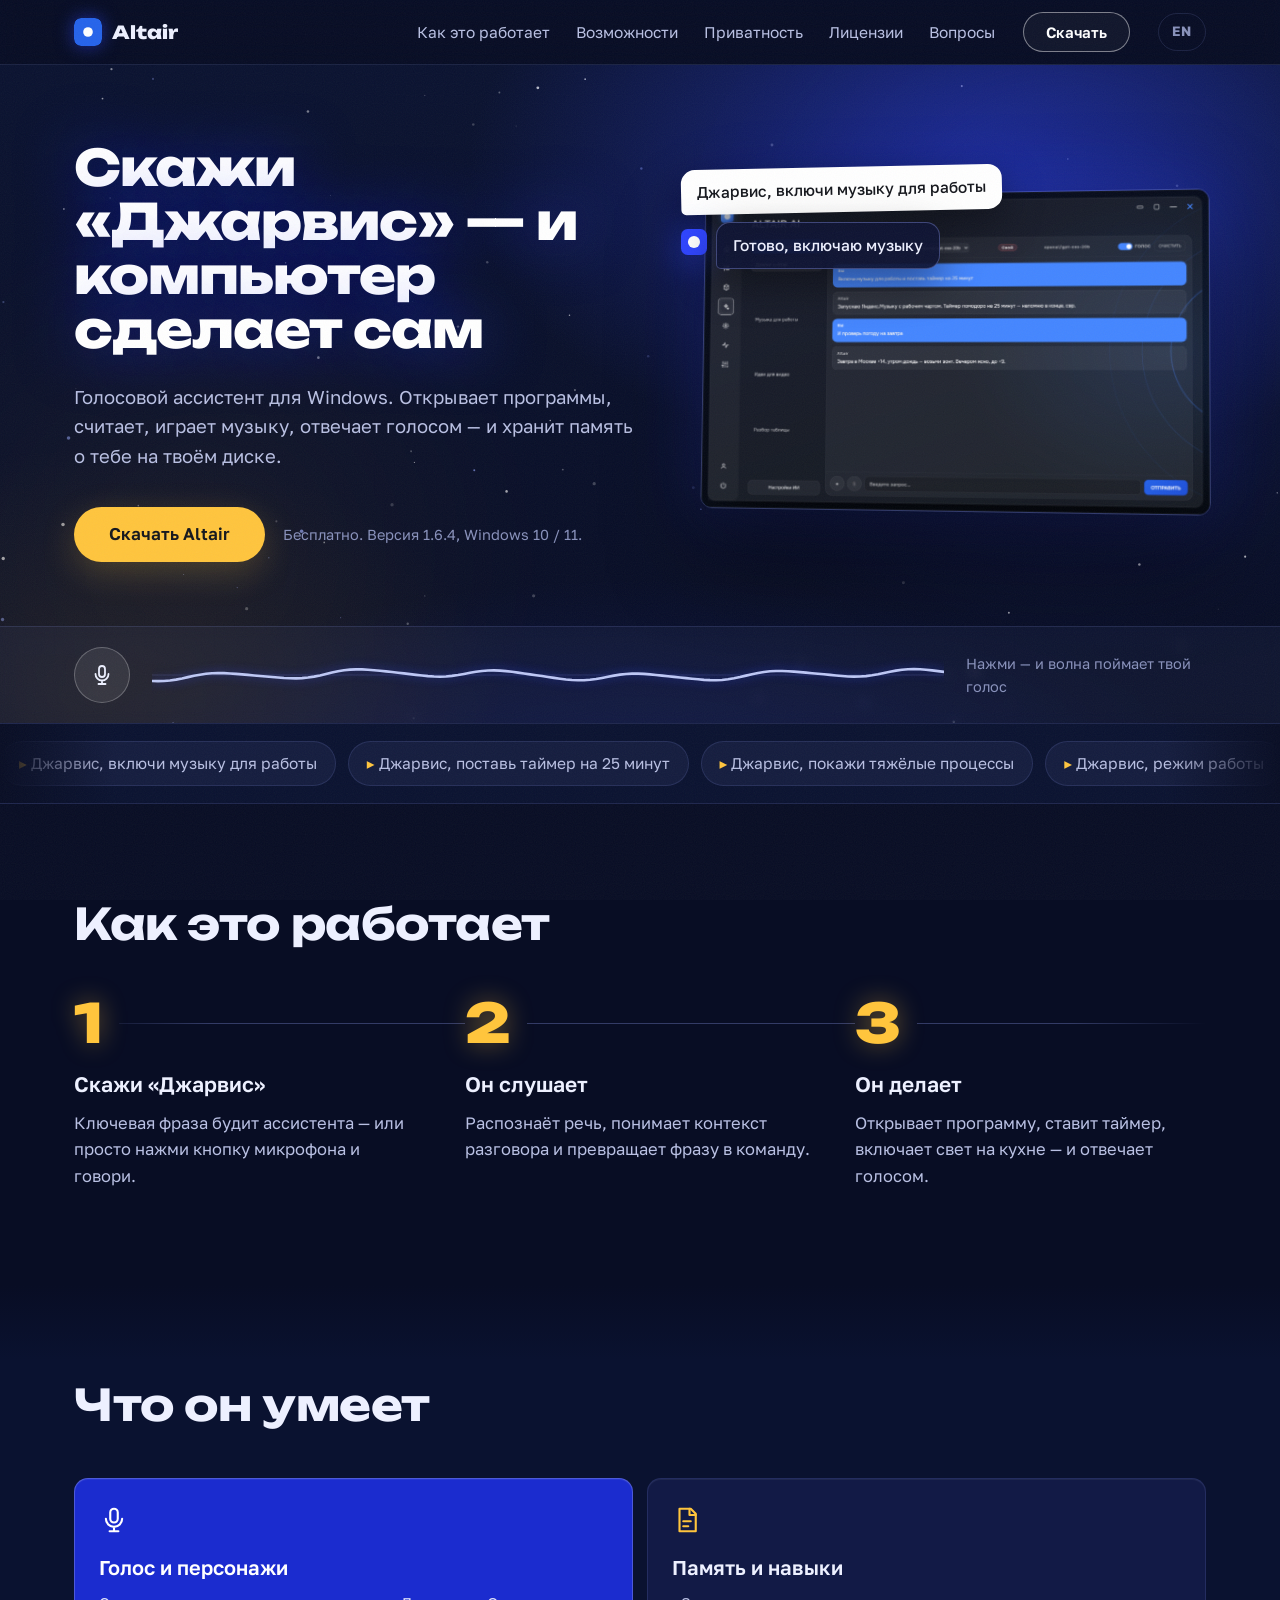
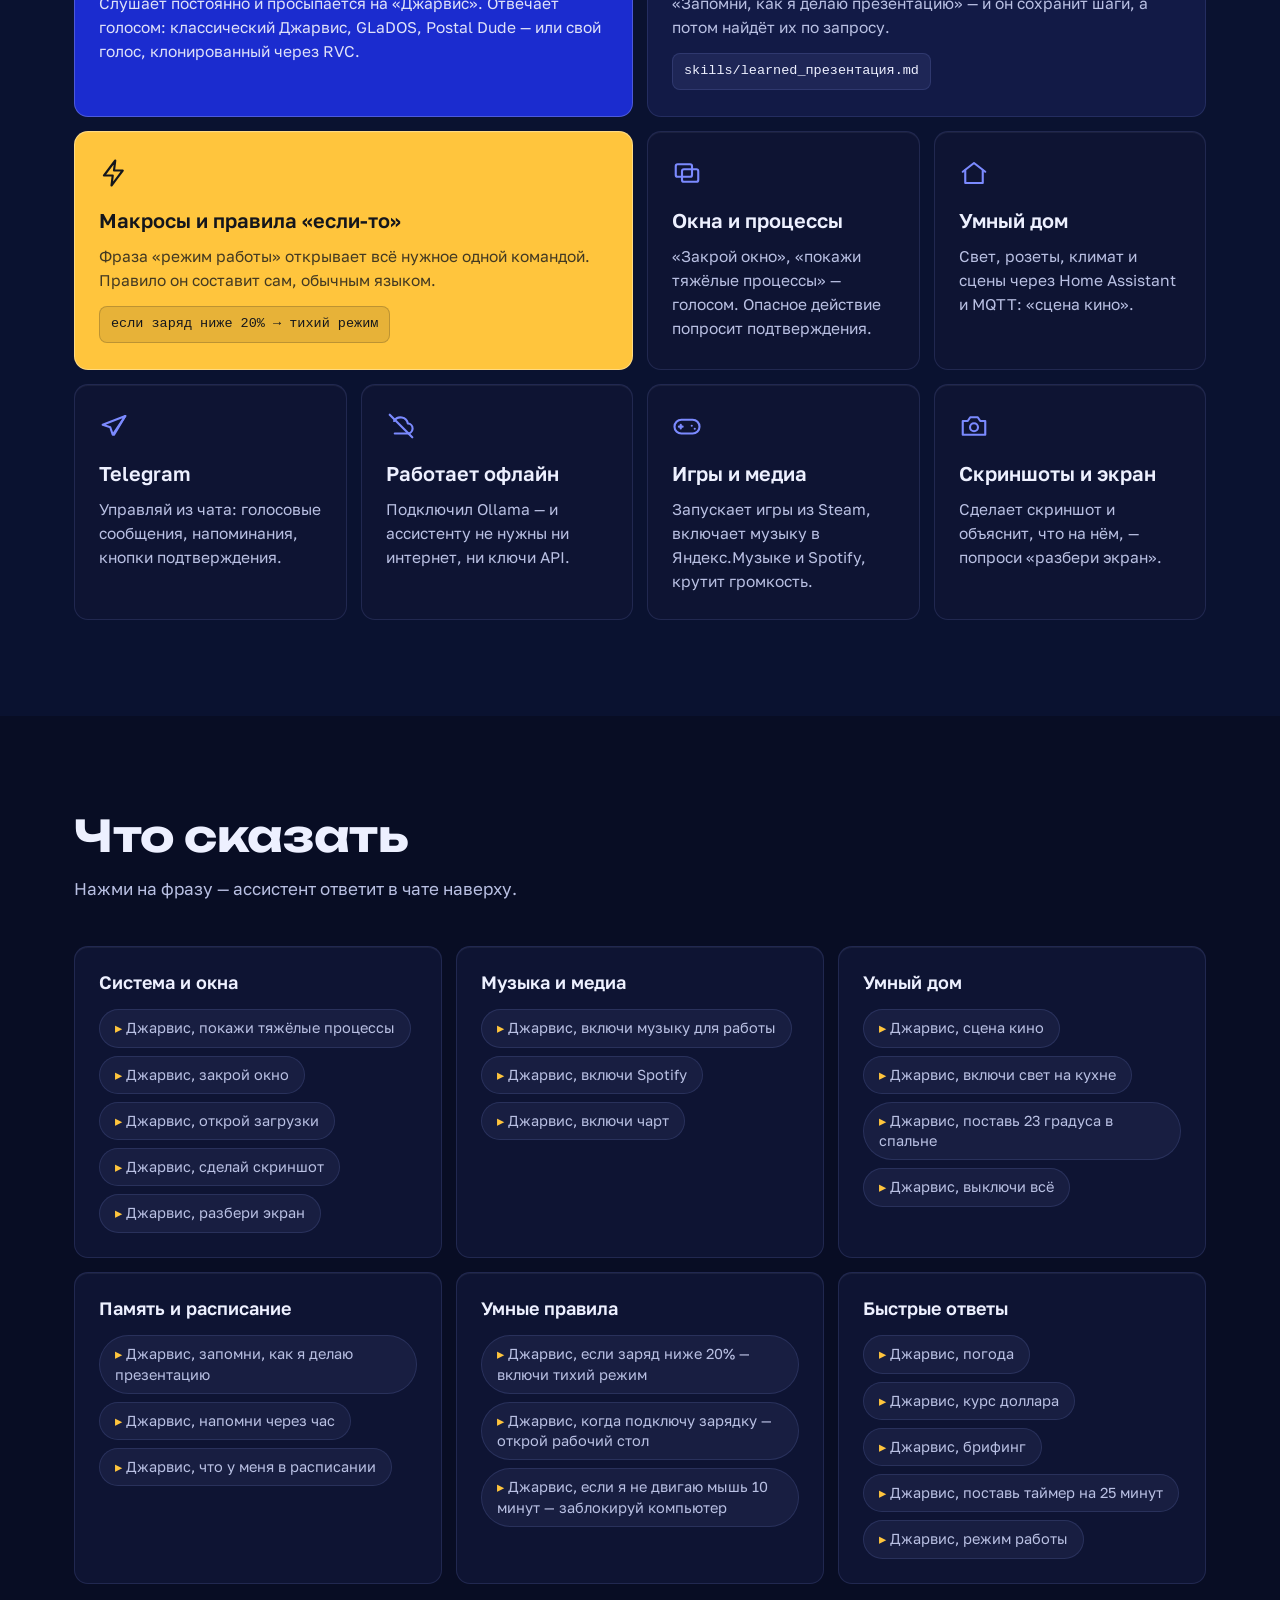
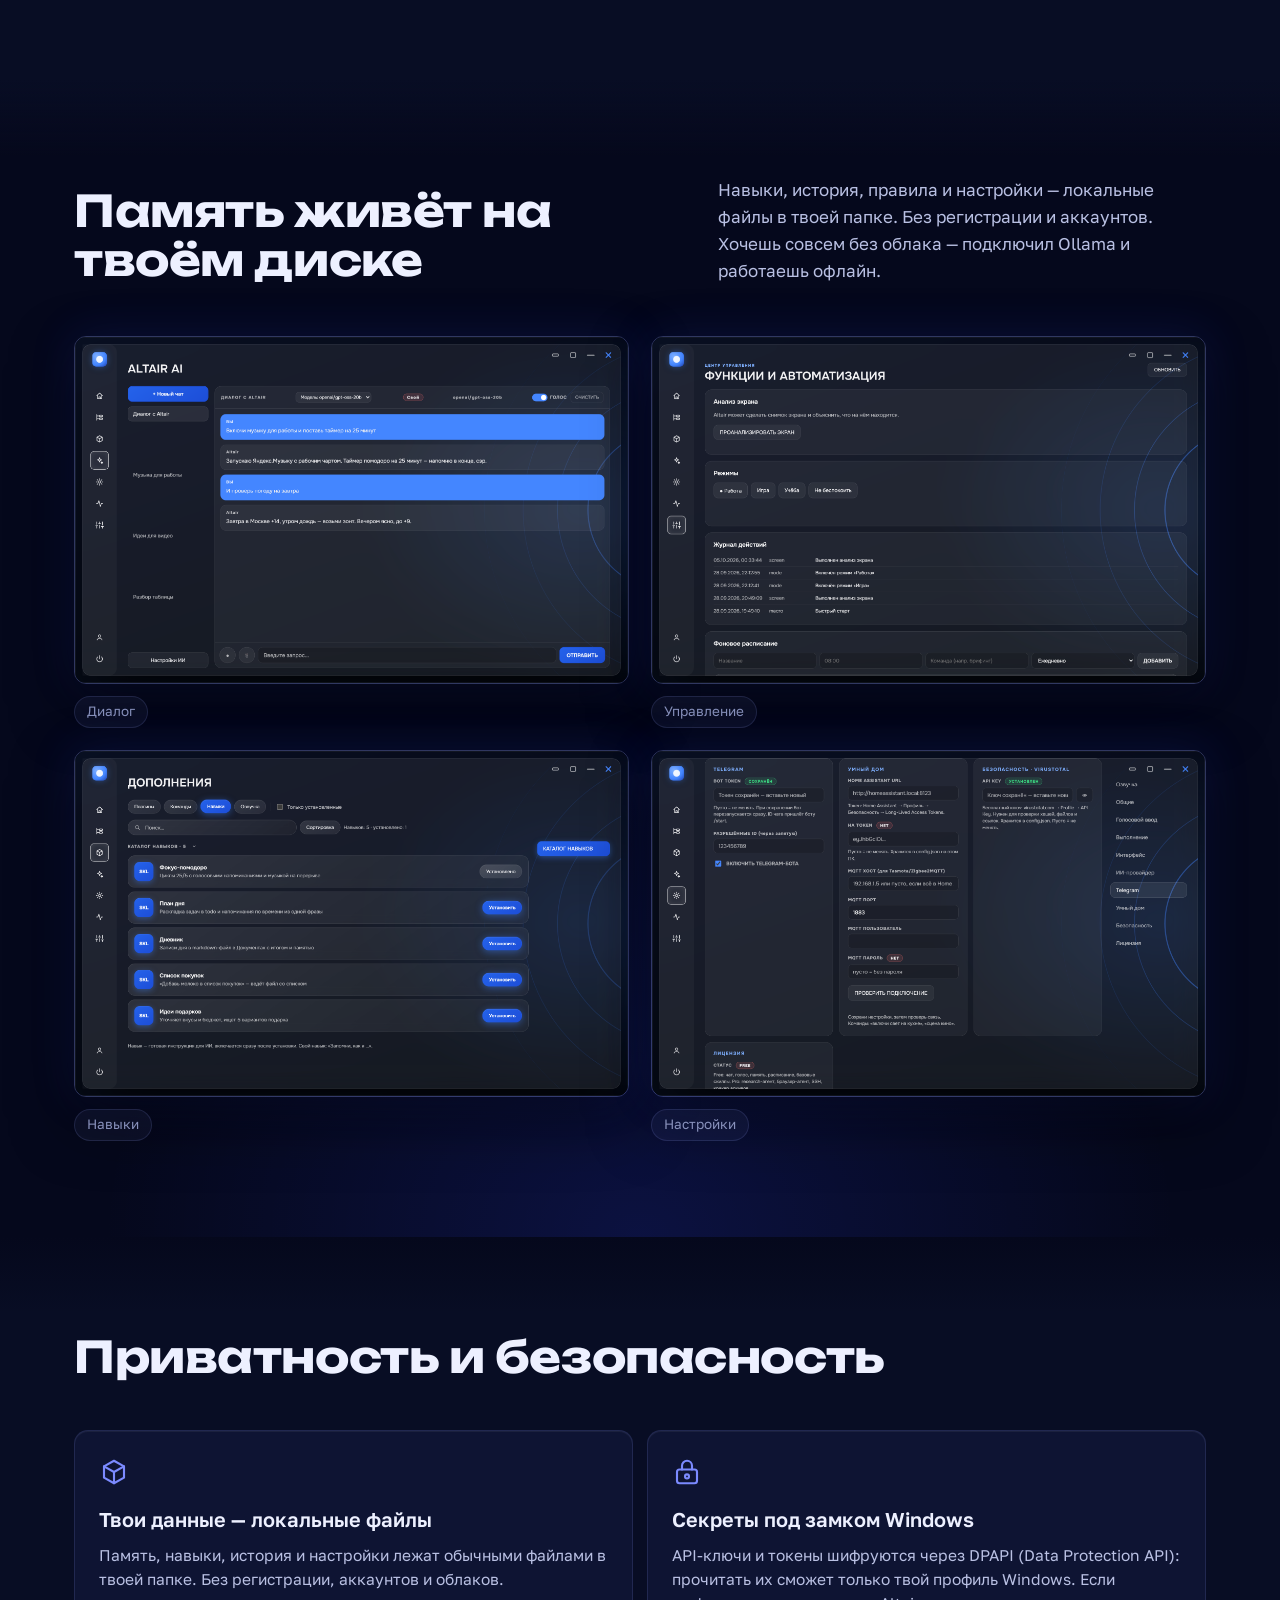
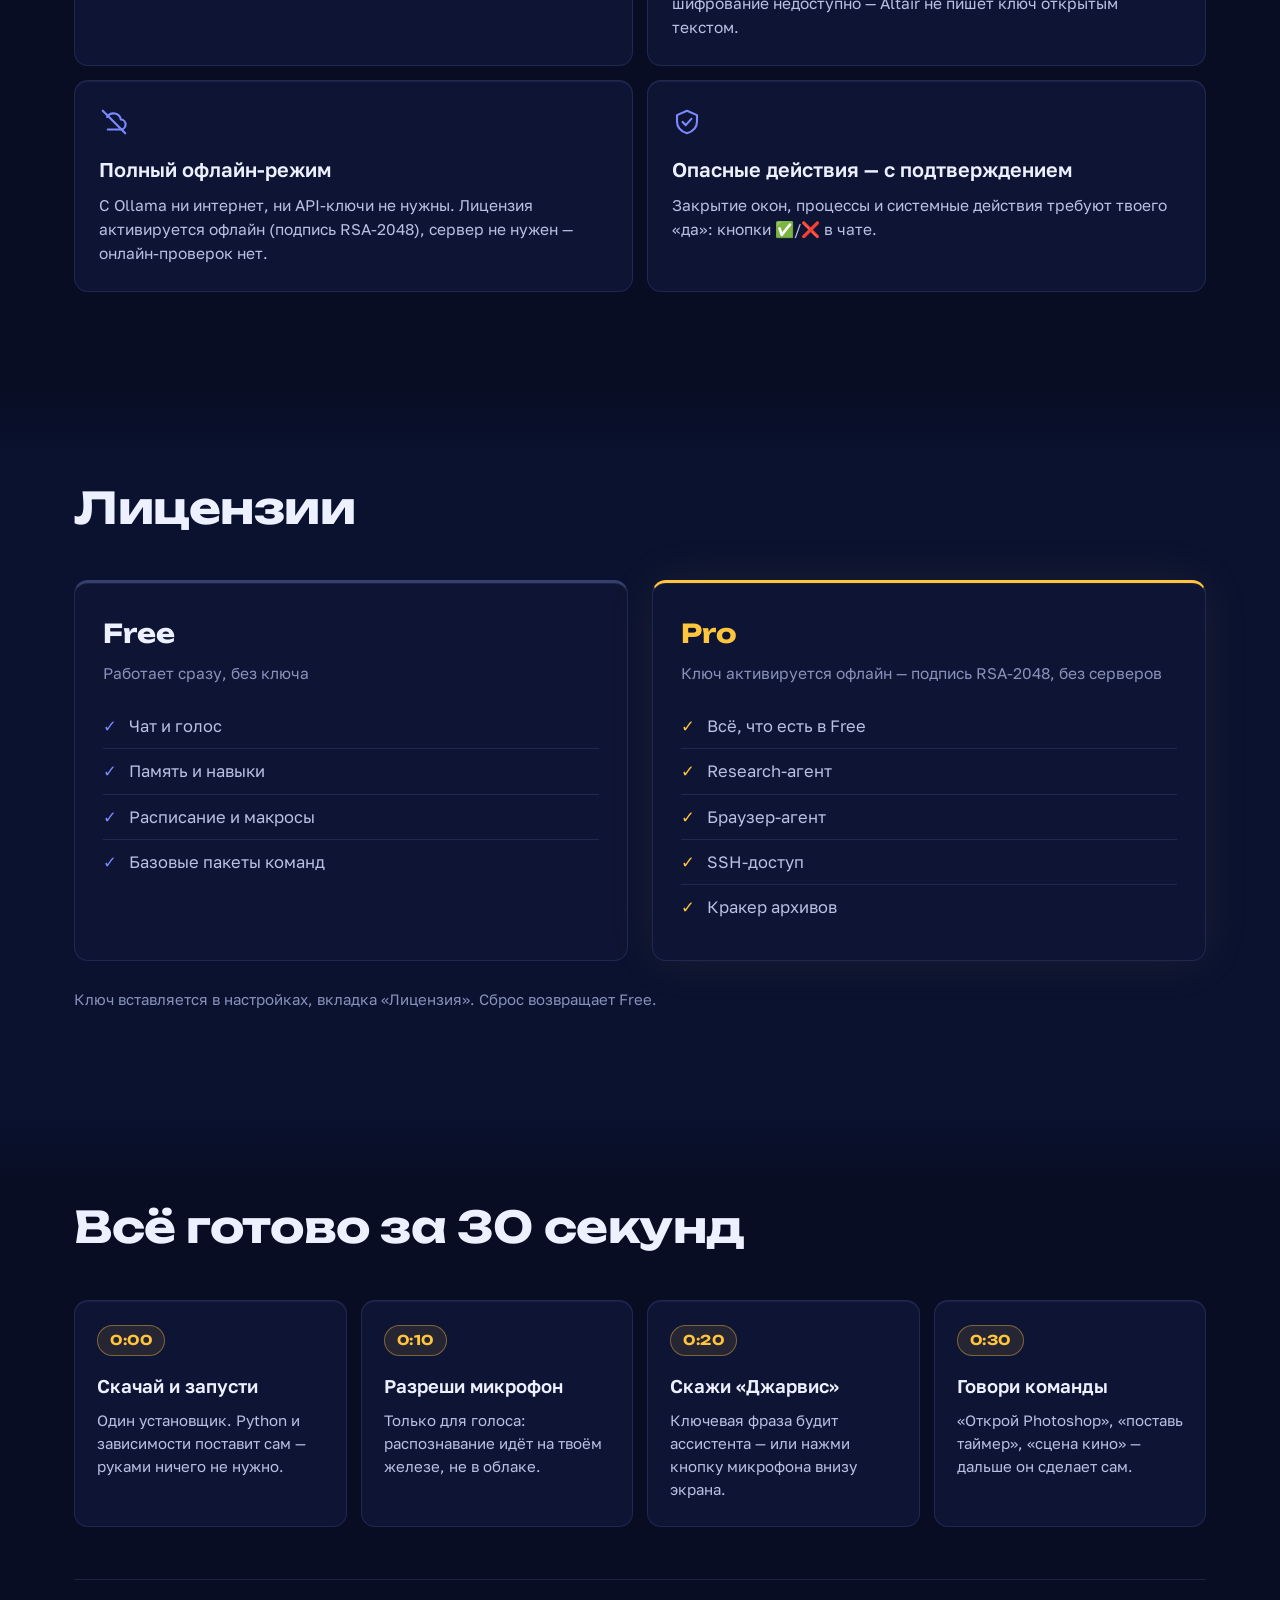
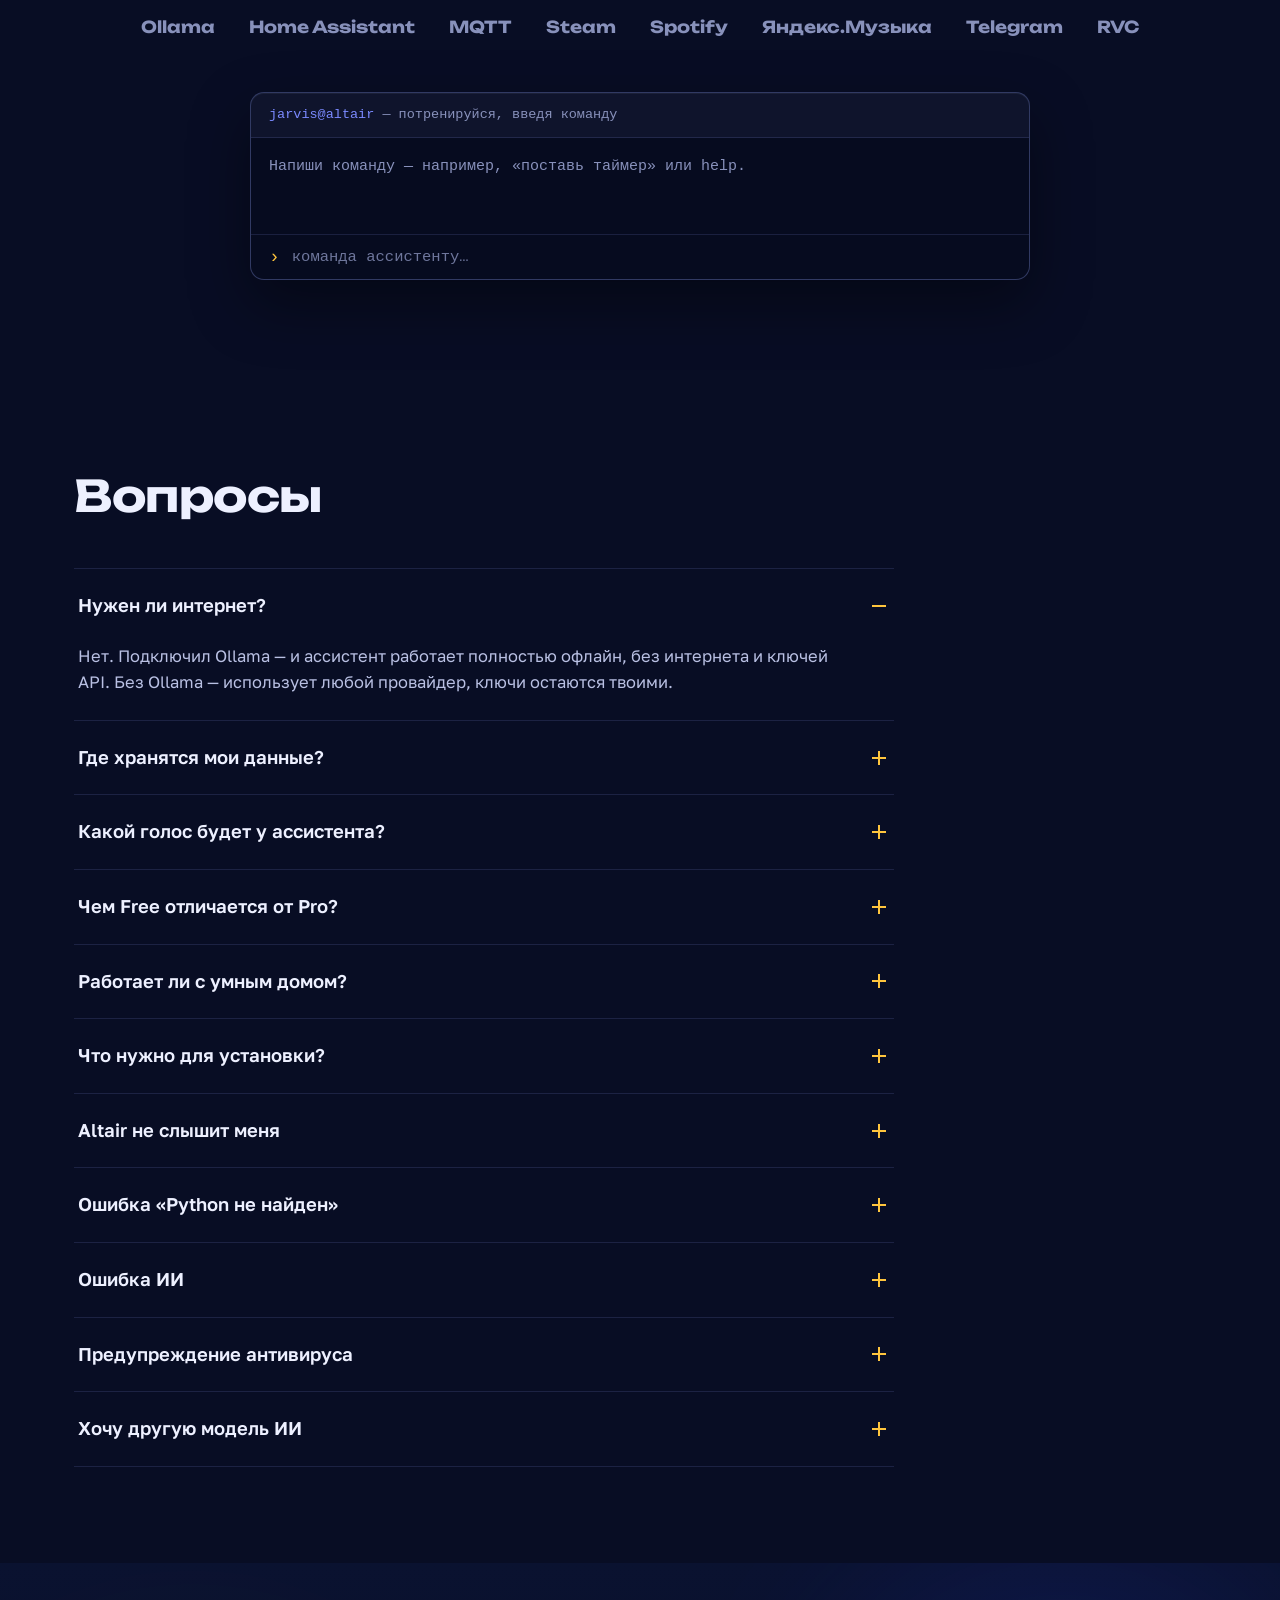
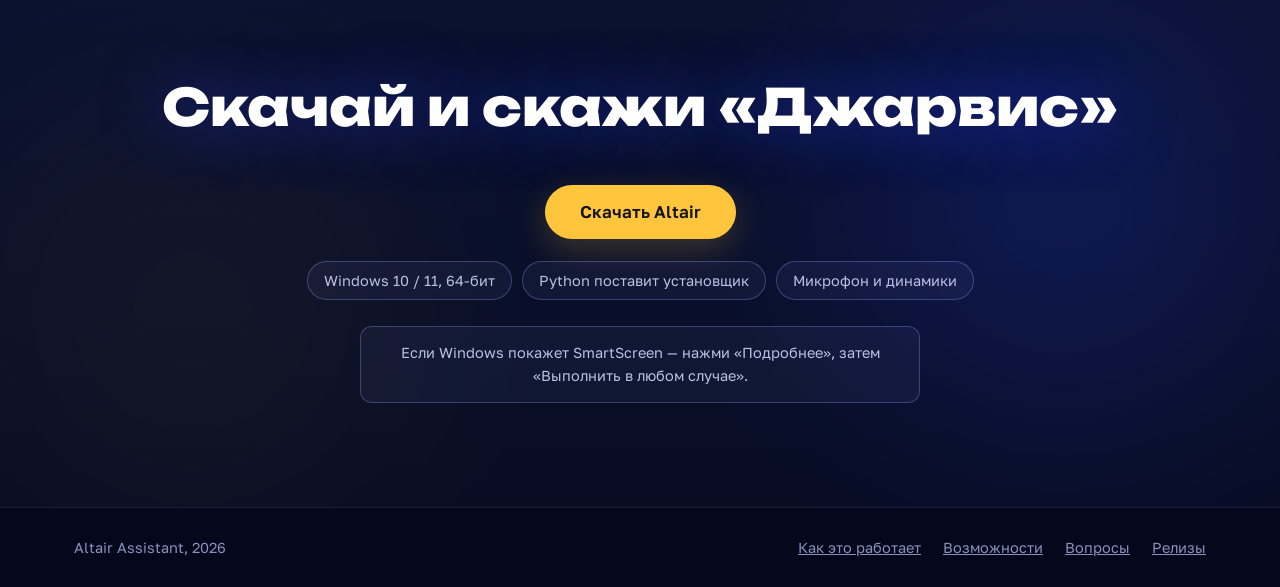
==== index.html @ fc4daa0f "Initial commit: Altair Assistant landing page (RU/EN)" ====
<!DOCTYPE html>
<html lang="ru">
<head>
<meta charset="utf-8">
<meta name="viewport" content="width=device-width, initial-scale=1">
<title>Altair Assistant — голосовой ассистент для Windows</title>
<meta name="description" content="Altair — персональный голосовой ассистент для Windows 10/11. Скажи «Джарвис» — и компьютер откроет программу, включит музыку, поставит таймер. Память и навыки хранятся на твоём диске.">
<meta property="og:title" content="Altair Assistant — голосовой ассистент для Windows">
<meta property="og:description" content="Скажи «Джарвис» — и компьютер сделает сам. Голос, память и навыки локально.">
<meta property="og:type" content="website">
<meta property="og:image" content="assets/og-ru.png">
<meta property="og:image:width" content="1200">
<meta property="og:image:height" content="630">
<meta property="og:site_name" content="Altair Assistant">
<meta name="twitter:card" content="summary_large_image">
<meta name="twitter:image" content="assets/og-ru.png">
<link rel="alternate" hreflang="ru" href="index.html">
<link rel="alternate" hreflang="en" href="en.html">
<link rel="icon" type="image/svg+xml" href="assets/favicon.svg">
<link rel="apple-touch-icon" href="assets/apple-touch-icon.png">
<link rel="preload" href="assets/fonts/unbounded-800-cyrillic.woff2" as="font" type="font/woff2" crossorigin>
<link rel="preload" href="assets/fonts/unbounded-800-latin.woff2" as="font" type="font/woff2" crossorigin>
<link rel="preload" href="assets/fonts/golos-text-400-cyrillic.woff2" as="font" type="font/woff2" crossorigin>
<link rel="preload" href="assets/fonts/golos-text-400-latin.woff2" as="font" type="font/woff2" crossorigin>
<link rel="stylesheet" href="assets/styles.css">
<script>document.documentElement.className += ' js';</script>
<script type="application/ld+json">
{
  "@context": "https://schema.org",
  "@type": "SoftwareApplication",
  "name": "Altair Assistant",
  "alternateName": "Altair",
  "applicationCategory": "UtilitiesApplication",
  "operatingSystem": "Windows 10, Windows 11 (64-bit)",
  "softwareVersion": "1.6.4",
  "description": "Персональный голосовой ассистент для Windows: ключевая фраза «Джарвис», управление окнами и процессами, макросы, память и навыки, умный дом, работа офлайн через Ollama.",
  "url": "https://github.com/vaibecoder229/altair-downloads/releases",
  "downloadUrl": "https://github.com/vaibecoder229/altair-downloads/releases/latest/download/Altair-Setup.exe",
  "offers": [
    { "@type": "Offer", "name": "Free", "price": "0", "priceCurrency": "RUB" },
    { "@type": "Offer", "name": "Pro", "priceCurrency": "RUB", "description": "Активация офлайн, подпись RSA-2048" }
  ],
  "inLanguage": ["ru", "en"]
}
</script>
</head>
<body>

<header class="site-header">
  <div class="wrap header-inner">
    <a class="brand" href="#top">
      <img src="assets/favicon.svg" alt="" width="28" height="28">
      Altair
    </a>
    <nav class="nav" aria-label="Основная навигация">
      <a href="#how">Как это работает</a>
      <a href="#features">Возможности</a>
      <a href="#privacy">Приватность</a>
      <a href="#license">Лицензии</a>
      <a href="#faq">Вопросы</a>
    </nav>
    <a class="btn btn-ghost btn-sm" href="https://github.com/vaibecoder229/altair-downloads/releases/latest/download/Altair-Setup.exe">Скачать</a>
    <a class="lang-link" href="en.html" hreflang="en" lang="en">EN</a>
  </div>
</header>

<main id="top">

  <section class="hero">
    <div class="hero-bg" aria-hidden="true">
      <canvas id="stars"></canvas>
      <div class="hero-glow"></div>
      <span class="aurora aurora-a"></span>
      <span class="aurora aurora-b"></span>
    </div>

    <div class="wrap hero-grid">
      <div class="hero-text">
        <h1>Скажи «Джарвис» — и компьютер сделает сам</h1>
        <p class="hero-sub">Голосовой ассистент для Windows. Открывает программы, считает, играет музыку, отвечает голосом — и хранит память о тебе на твоём диске.</p>
        <div class="hero-cta">
          <a class="btn btn-signal" href="https://github.com/vaibecoder229/altair-downloads/releases/latest/download/Altair-Setup.exe">Скачать Altair</a>
          <span class="hero-note">Бесплатно. Версия 1.6.4, Windows 10 / 11.</span>
        </div>
      </div>

      <div class="hero-visual">
        <div class="chat" id="chat">
          <div class="chat-line chat-line-user">
            <p class="chat-bubble chat-user" id="chatUser">Джарвис, включи музыку для работы</p>
          </div>
          <div class="chat-line chat-line-alt">
            <span class="chat-avatar" aria-hidden="true">
              <svg viewBox="0 0 28 28" width="26" height="26"><rect width="28" height="28" rx="7" fill="#2E44FF"></rect><circle cx="14" cy="14" r="6.5" fill="#fff"></circle></svg>
            </span>
            <p class="chat-bubble chat-alt" id="chatAlt">Готово, включаю музыку</p>
            <p class="chat-typing" id="chatTyping" aria-hidden="true"><span></span><span></span><span></span></p>
          </div>
        </div>
        <img class="hero-shot" src="assets/img/01-chat.png" alt="Окно Altair: разговор с ассистентом, запрос на музыку и таймер" width="2160" height="1350">
      </div>
    </div>

    <div class="dock">
      <div class="wrap dock-inner">
        <button class="mic" id="micBtn" type="button" aria-pressed="false" aria-label="Включить демонстрацию прослушивания">
          <svg viewBox="0 0 24 24" width="24" height="24" fill="none" stroke="currentColor" stroke-width="1.8" stroke-linecap="round" aria-hidden="true">
            <rect x="9" y="3" width="6" height="11" rx="3"></rect>
            <path d="M5.5 11a6.5 6.5 0 0 0 13 0M12 17.5V21M8.5 21h7"></path>
          </svg>
        </button>
        <canvas id="wave" class="dock-wave" aria-hidden="true"></canvas>
        <span class="demo-label" id="micLabel">Нажми — и волна поймает твой голос</span>
      </div>
    </div>
  </section>

  <section class="ticker" aria-label="Примеры голосовых команд">
    <div class="ticker-move">
      <div class="ticker-row">
        <button class="cmd" type="button" data-i="0">Джарвис, включи музыку для работы</button>
        <button class="cmd" type="button" data-i="1">Джарвис, поставь таймер на 25 минут</button>
        <button class="cmd" type="button" data-i="2">Джарвис, покажи тяжёлые процессы</button>
        <button class="cmd" type="button" data-i="3">Джарвис, режим работы</button>
        <button class="cmd" type="button" data-i="4">Джарвис, разбери экран</button>
        <button class="cmd" type="button" data-i="5">Джарвис, сцена кино</button>
        <button class="cmd" type="button" data-i="6">Джарвис, закрой окно</button>
        <button class="cmd" type="button" data-i="7">Джарвис, запомни, как я делаю презентацию</button>
        <button class="cmd" type="button" data-i="8">Джарвис, включи Spotify</button>
        <button class="cmd" type="button" data-i="9">Джарвис, напомни через час</button>
        <button class="cmd" type="button" data-i="10">Джарвис, сделай скриншот</button>
        <button class="cmd" type="button" data-i="11">Джарвис, что у меня в расписании</button>
      </div>
      <div class="ticker-row" aria-hidden="true">
        <span class="cmd" data-i="0">Джарвис, включи музыку для работы</span>
        <span class="cmd" data-i="1">Джарвис, поставь таймер на 25 минут</span>
        <span class="cmd" data-i="2">Джарвис, покажи тяжёлые процессы</span>
        <span class="cmd" data-i="3">Джарвис, режим работы</span>
        <span class="cmd" data-i="4">Джарвис, разбери экран</span>
        <span class="cmd" data-i="5">Джарвис, сцена кино</span>
        <span class="cmd" data-i="6">Джарвис, закрой окно</span>
        <span class="cmd" data-i="7">Джарвис, запомни, как я делаю презентацию</span>
        <span class="cmd" data-i="8">Джарвис, включи Spotify</span>
        <span class="cmd" data-i="9">Джарвис, напомни через час</span>
        <span class="cmd" data-i="10">Джарвис, сделай скриншот</span>
        <span class="cmd" data-i="11">Джарвис, что у меня в расписании</span>
      </div>
    </div>
  </section>

  <section class="section" id="how">
    <div class="wrap">
      <h2>Как это работает</h2>
      <ol class="steps">
        <li>
          <span class="step-num" aria-hidden="true">1</span>
          <h3>Скажи «Джарвис»</h3>
          <p>Ключевая фраза будит ассистента — или просто нажми кнопку микрофона и говори.</p>
        </li>
        <li>
          <span class="step-num" aria-hidden="true">2</span>
          <h3>Он слушает</h3>
          <p>Распознаёт речь, понимает контекст разговора и превращает фразу в команду.</p>
        </li>
        <li>
          <span class="step-num" aria-hidden="true">3</span>
          <h3>Он делает</h3>
          <p>Открывает программу, ставит таймер, включает свет на кухне — и отвечает голосом.</p>
        </li>
      </ol>
    </div>
  </section>

  <section class="section section-alt" id="features">
    <div class="wrap">
      <h2>Что он умеет</h2>
      <div class="tiles">
        <article class="tile tile-cobalt tile-wide">
          <span class="tile-icon" aria-hidden="true">
            <svg viewBox="0 0 24 24" fill="none" stroke="currentColor" stroke-width="1.7" stroke-linecap="round"><rect x="9" y="3" width="6" height="11" rx="3"></rect><path d="M5.5 11a6.5 6.5 0 0 0 13 0M12 17.5V21M8.5 21h7"></path></svg>
          </span>
          <h3>Голос и персонажи</h3>
          <p>Слушает постоянно и просыпается на «Джарвис». Отвечает голосом: классический Джарвис, GLaDOS, Postal Dude — или свой голос, клонированный через RVC.</p>
        </article>
        <article class="tile tile-deep tile-wide">
          <span class="tile-icon" aria-hidden="true">
            <svg viewBox="0 0 24 24" fill="none" stroke="currentColor" stroke-width="1.7" stroke-linecap="round" stroke-linejoin="round"><path d="M6 3h9l4 4v14H6z"></path><path d="M14 3v5h5M9 13h6M9 17h4"></path></svg>
          </span>
          <h3>Память и навыки</h3>
          <p>«Запомни, как я делаю презентацию» — и он сохранит шаги, а потом найдёт их по запросу.</p>
          <p class="tile-code"><code>skills/learned_презентация.md</code></p>
        </article>
        <article class="tile tile-signal tile-wide">
          <span class="tile-icon" aria-hidden="true">
            <svg viewBox="0 0 24 24" fill="none" stroke="currentColor" stroke-width="1.7" stroke-linecap="round" stroke-linejoin="round"><path d="M13 2 4 14h7l-1 8 9-12h-7z"></path></svg>
          </span>
          <h3>Макросы и правила «если-то»</h3>
          <p>Фраза «режим работы» открывает всё нужное одной командой. Правило он составит сам, обычным языком.</p>
          <p class="tile-code"><code>если заряд ниже 20% → тихий режим</code></p>
        </article>
        <article class="tile">
          <span class="tile-icon" aria-hidden="true">
            <svg viewBox="0 0 24 24" fill="none" stroke="currentColor" stroke-width="1.7" stroke-linecap="round" stroke-linejoin="round"><rect x="3" y="5" width="13" height="10" rx="1.5"></rect><rect x="8" y="9" width="13" height="10" rx="1.5"></rect></svg>
          </span>
          <h3>Окна и процессы</h3>
          <p>«Закрой окно», «покажи тяжёлые процессы» — голосом. Опасное действие попросит подтверждения.</p>
        </article>
        <article class="tile">
          <span class="tile-icon" aria-hidden="true">
            <svg viewBox="0 0 24 24" fill="none" stroke="currentColor" stroke-width="1.7" stroke-linecap="round" stroke-linejoin="round"><path d="M3 11l9-7 9 7"></path><path d="M5 10v10h14V10"></path></svg>
          </span>
          <h3>Умный дом</h3>
          <p>Свет, розеты, климат и сцены через Home Assistant и MQTT: «сцена кино».</p>
        </article>
        <article class="tile">
          <span class="tile-icon" aria-hidden="true">
            <svg viewBox="0 0 24 24" fill="none" stroke="currentColor" stroke-width="1.7" stroke-linecap="round" stroke-linejoin="round"><path d="M21 4 3 11l6 2 2 6z"></path><path d="M21 4l-9 15"></path></svg>
          </span>
          <h3>Telegram</h3>
          <p>Управляй из чата: голосовые сообщения, напоминания, кнопки подтверждения.</p>
        </article>
        <article class="tile">
          <span class="tile-icon" aria-hidden="true">
            <svg viewBox="0 0 24 24" fill="none" stroke="currentColor" stroke-width="1.7" stroke-linecap="round" stroke-linejoin="round"><path d="M7 18h10a4 4 0 0 0 .5-8 6 6 0 0 0-11-2"></path><path d="M3 3l18 18"></path></svg>
          </span>
          <h3>Работает офлайн</h3>
          <p>Подключил Ollama — и ассистенту не нужны ни интернет, ни ключи API.</p>
        </article>
        <article class="tile">
          <span class="tile-icon" aria-hidden="true">
            <svg viewBox="0 0 24 24" fill="none" stroke="currentColor" stroke-width="1.7" stroke-linecap="round" stroke-linejoin="round"><rect x="2" y="7" width="20" height="11" rx="5.5"></rect><path d="M7 11v3M5.5 12.5h3M15.8 11.8h.01M18.2 14.2h.01"></path></svg>
          </span>
          <h3>Игры и медиа</h3>
          <p>Запускает игры из Steam, включает музыку в Яндекс.Музыке и Spotify, крутит громкость.</p>
        </article>
        <article class="tile">
          <span class="tile-icon" aria-hidden="true">
            <svg viewBox="0 0 24 24" fill="none" stroke="currentColor" stroke-width="1.7" stroke-linecap="round" stroke-linejoin="round"><path d="M3 8h4l2-3h6l2 3h4v11H3z"></path><circle cx="12" cy="13" r="3.2"></circle></svg>
          </span>
          <h3>Скриншоты и экран</h3>
          <p>Сделает скриншот и объяснит, что на нём, — попроси «разбери экран».</p>
        </article>
      </div>
    </div>
  </section>

  <section class="section" id="commands">
    <div class="wrap">
      <div class="sec-head">
        <h2>Что сказать</h2>
        <p class="sec-lead">Нажми на фразу — ассистент ответит в чате наверху.</p>
      </div>
      <div class="cmd-groups">
        <article class="cmd-card">
          <h3>Система и окна</h3>
          <div class="cmd-chips">
            <button class="cmd" type="button" data-i="2">Джарвис, покажи тяжёлые процессы</button>
            <button class="cmd" type="button" data-i="6">Джарвис, закрой окно</button>
            <button class="cmd" type="button" data-i="12">Джарвис, открой загрузки</button>
            <button class="cmd" type="button" data-i="10">Джарвис, сделай скриншот</button>
            <button class="cmd" type="button" data-i="4">Джарвис, разбери экран</button>
          </div>
        </article>
        <article class="cmd-card">
          <h3>Музыка и медиа</h3>
          <div class="cmd-chips">
            <button class="cmd" type="button" data-i="0">Джарвис, включи музыку для работы</button>
            <button class="cmd" type="button" data-i="8">Джарвис, включи Spotify</button>
            <button class="cmd" type="button" data-i="13">Джарвис, включи чарт</button>
          </div>
        </article>
        <article class="cmd-card">
          <h3>Умный дом</h3>
          <div class="cmd-chips">
            <button class="cmd" type="button" data-i="5">Джарвис, сцена кино</button>
            <button class="cmd" type="button" data-i="14">Джарвис, включи свет на кухне</button>
            <button class="cmd" type="button" data-i="15">Джарвис, поставь 23 градуса в спальне</button>
            <button class="cmd" type="button" data-i="16">Джарвис, выключи всё</button>
          </div>
        </article>
        <article class="cmd-card">
          <h3>Память и расписание</h3>
          <div class="cmd-chips">
            <button class="cmd" type="button" data-i="7">Джарвис, запомни, как я делаю презентацию</button>
            <button class="cmd" type="button" data-i="9">Джарвис, напомни через час</button>
            <button class="cmd" type="button" data-i="11">Джарвис, что у меня в расписании</button>
          </div>
        </article>
        <article class="cmd-card">
          <h3>Умные правила</h3>
          <div class="cmd-chips">
            <button class="cmd" type="button" data-i="17">Джарвис, если заряд ниже 20% — включи тихий режим</button>
            <button class="cmd" type="button" data-i="18">Джарвис, когда подключу зарядку — открой рабочий стол</button>
            <button class="cmd" type="button" data-i="19">Джарвис, если я не двигаю мышь 10 минут — заблокируй компьютер</button>
          </div>
        </article>
        <article class="cmd-card">
          <h3>Быстрые ответы</h3>
          <div class="cmd-chips">
            <button class="cmd" type="button" data-i="20">Джарвис, погода</button>
            <button class="cmd" type="button" data-i="21">Джарвис, курс доллара</button>
            <button class="cmd" type="button" data-i="22">Джарвис, брифинг</button>
            <button class="cmd" type="button" data-i="1">Джарвис, поставь таймер на 25 минут</button>
            <button class="cmd" type="button" data-i="3">Джарвис, режим работы</button>
          </div>
        </article>
      </div>
    </div>
  </section>

  <section class="section band-deep" id="inside">
    <div class="wrap">
      <div class="band-head">
        <h2>Память живёт на твоём диске</h2>
        <p>Навыки, история, правила и настройки — локальные файлы в твоей папке. Без регистрации и аккаунтов. Хочешь совсем без облака — подключил Ollama и работаешь офлайн.</p>
      </div>
      <div class="shots">
        <figure>
          <img src="assets/img/01-chat.png" alt="Экран «Диалог с Altair»: запрос про музыку и таймер, ответ ассистента" width="2160" height="1350" loading="lazy" decoding="async">
          <figcaption>Диалог</figcaption>
        </figure>
        <figure>
          <img src="assets/img/02-control.png" alt="Экран «Управление»: режимы, триггеры и расписание" width="2160" height="1350" loading="lazy" decoding="async">
          <figcaption>Управление</figcaption>
        </figure>
        <figure>
          <img src="assets/img/03-skills.png" alt="Экран «Навыки»: сохранённые инструкции ассистента" width="2160" height="1350" loading="lazy" decoding="async">
          <figcaption>Навыки</figcaption>
        </figure>
        <figure>
          <img src="assets/img/04-settings.png" alt="Экран настроек: голос, провайдер ИИ и лицензия" width="2160" height="1350" loading="lazy" decoding="async">
          <figcaption>Настройки</figcaption>
        </figure>
      </div>
    </div>
  </section>

  <section class="section" id="privacy">
    <div class="wrap">
      <h2>Приватность и безопасность</h2>
      <div class="tiles">
        <article class="tile tile-wide">
          <span class="tile-icon" aria-hidden="true">
            <svg viewBox="0 0 24 24" fill="none" stroke="currentColor" stroke-width="1.7" stroke-linecap="round" stroke-linejoin="round"><path d="M4 7.5 12 3l8 4.5v9L12 21l-8-4.5z"></path><path d="M4 7.5 12 12l8-4.5M12 12v9"></path></svg>
          </span>
          <h3>Твои данные — локальные файлы</h3>
          <p>Память, навыки, история и настройки лежат обычными файлами в твоей папке. Без регистрации, аккаунтов и облаков.</p>
        </article>
        <article class="tile tile-wide">
          <span class="tile-icon" aria-hidden="true">
            <svg viewBox="0 0 24 24" fill="none" stroke="currentColor" stroke-width="1.7" stroke-linecap="round" stroke-linejoin="round"><rect x="4" y="10" width="16" height="11" rx="2"></rect><path d="M8 10V7a4 4 0 0 1 8 0v3"></path><circle cx="12" cy="15.5" r="1.6"></circle></svg>
          </span>
          <h3>Секреты под замком Windows</h3>
          <p>API-ключи и токены шифруются через DPAPI (Data Protection API): прочитать их сможет только твой профиль Windows. Если шифрование недоступно — Altair не пишет ключ открытым текстом.</p>
        </article>
        <article class="tile tile-wide">
          <span class="tile-icon" aria-hidden="true">
            <svg viewBox="0 0 24 24" fill="none" stroke="currentColor" stroke-width="1.7" stroke-linecap="round" stroke-linejoin="round"><path d="M7 18h10a4 4 0 0 0 .5-8 6 6 0 0 0-11-2"></path><path d="M3 3l18 18"></path></svg>
          </span>
          <h3>Полный офлайн-режим</h3>
          <p>С Ollama ни интернет, ни API-ключи не нужны. Лицензия активируется офлайн (подпись RSA-2048), сервер не нужен — онлайн-проверок нет.</p>
        </article>
        <article class="tile tile-wide">
          <span class="tile-icon" aria-hidden="true">
            <svg viewBox="0 0 24 24" fill="none" stroke="currentColor" stroke-width="1.7" stroke-linecap="round" stroke-linejoin="round"><path d="M12 3 4 6.5v5c0 5 3.5 8 8 9.5 4.5-1.5 8-4.5 8-9.5v-5z"></path><path d="m8.5 12 2.5 2.5 4.5-5"></path></svg>
          </span>
          <h3>Опасные действия — с подтверждением</h3>
          <p>Закрытие окон, процессы и системные действия требуют твоего «да»: кнопки ✅/❌ в чате.</p>
        </article>
      </div>
    </div>
  </section>

  <section class="section section-alt" id="license">
    <div class="wrap">
      <h2>Лицензии</h2>
      <div class="plans">
        <div class="plan">
          <h3>Free</h3>
          <p class="plan-for">Работает сразу, без ключа</p>
          <ul>
            <li>Чат и голос</li>
            <li>Память и навыки</li>
            <li>Расписание и макросы</li>
            <li>Базовые пакеты команд</li>
          </ul>
        </div>
        <div class="plan plan-pro">
          <h3>Pro</h3>
          <p class="plan-for">Ключ активируется офлайн — подпись RSA-2048, без серверов</p>
          <ul>
            <li>Всё, что есть в Free</li>
            <li>Research-агент</li>
            <li>Браузер-агент</li>
            <li>SSH-доступ</li>
            <li>Кракер архивов</li>
          </ul>
        </div>
      </div>
      <p class="plan-note">Ключ вставляется в настройках, вкладка «Лицензия». Сброс возвращает Free.</p>
    </div>
  </section>

  <section class="section section-onboard" id="start">
    <div class="wrap">
      <h2>Всё готово за 30 секунд</h2>
      <ol class="quick">
        <li>
          <span class="quick-time" aria-hidden="true">0:00</span>
          <h3>Скачай и запусти</h3>
          <p>Один установщик. Python и зависимости поставит сам — руками ничего не нужно.</p>
        </li>
        <li>
          <span class="quick-time" aria-hidden="true">0:10</span>
          <h3>Разреши микрофон</h3>
          <p>Только для голоса: распознавание идёт на твоём железе, не в облаке.</p>
        </li>
        <li>
          <span class="quick-time" aria-hidden="true">0:20</span>
          <h3>Скажи «Джарвис»</h3>
          <p>Ключевая фраза будит ассистента — или нажми кнопку микрофона внизу экрана.</p>
        </li>
        <li>
          <span class="quick-time" aria-hidden="true">0:30</span>
          <h3>Говори команды</h3>
          <p>«Открой Photoshop», «поставь таймер», «сцена кино» — дальше он сделает сам.</p>
        </li>
      </ol>

      <div class="tech" aria-label="Работает с">
        <span class="tech-item">Ollama</span>
        <span class="tech-item">Home Assistant</span>
        <span class="tech-item">MQTT</span>
        <span class="tech-item">Steam</span>
        <span class="tech-item">Spotify</span>
        <span class="tech-item">Яндекс.Музыка</span>
        <span class="tech-item">Telegram</span>
        <span class="tech-item">RVC</span>
      </div>

      <div class="terminal" id="terminal">
        <p class="term-head">jarvis@altair <span>— потренируйся, введя команду</span></p>
        <div class="term-log" id="termLog" aria-live="polite">
          <p class="term-line term-info">Напиши команду — например, «поставь таймер» или help.</p>
        </div>
        <form class="term-form" id="termForm">
          <label class="term-prompt" for="termInput">›</label>
          <input id="termInput" type="text" autocomplete="off" spellcheck="false" placeholder="команда ассистенту…" aria-label="Команда ассистенту">
        </form>
      </div>
    </div>
  </section>

  <section class="section section-faq" id="faq">
    <div class="wrap">
      <h2>Вопросы</h2>
      <div class="faq">
        <details class="faq-item" open>
          <summary>Нужен ли интернет?<span class="faq-mark" aria-hidden="true"></span></summary>
          <div class="faq-body"><p>Нет. Подключил Ollama — и ассистент работает полностью офлайн, без интернета и ключей API. Без Ollama — использует любой провайдер, ключи остаются твоими.</p></div>
        </details>
        <details class="faq-item">
          <summary>Где хранятся мои данные?<span class="faq-mark" aria-hidden="true"></span></summary>
          <div class="faq-body"><p>Локально, в твоей папке: память, навыки, история, правила и настройки — обычные файлы. Без регистрации, аккаунтов и облаков.</p></div>
        </details>
        <details class="faq-item">
          <summary>Какой голос будет у ассистента?<span class="faq-mark" aria-hidden="true"></span></summary>
          <div class="faq-body"><p>Классический Джарвис, GLaDOS, Postal Dude — или собственный голос, клонированный через RVC.</p></div>
        </details>
        <details class="faq-item">
          <summary>Чем Free отличается от Pro?<span class="faq-mark" aria-hidden="true"></span></summary>
          <div class="faq-body"><p>Free — чат, голос, память, расписание и базовые пакеты команд. Pro — research-агент, браузер-агент, SSH-доступ и кракер архивов. Ключ Pro активируется офлайн, сброс возвращает Free.</p></div>
        </details>
        <details class="faq-item">
          <summary>Работает ли с умным домом?<span class="faq-mark" aria-hidden="true"></span></summary>
          <div class="faq-body"><p>Да: Home Assistant и MQTT — свет, розетки, климат и сцены голосом, например «сцена кино». Управление идёт напрямую, без облака.</p></div>
        </details>
        <details class="faq-item">
          <summary>Что нужно для установки?<span class="faq-mark" aria-hidden="true"></span></summary>
          <div class="faq-body">
            <p>Windows 10 / 11, 64-бит. Остальное поставит установщик — руками ничего не нужно.</p>
            <ul class="req-list">
              <li><b>Интернет</b> — нужен для ИИ и голоса</li>
              <li><b>Микрофон</b> — опционально, для голосовых команд</li>
              <li><b>FFmpeg</b> — опционально, для лучшего качества записи</li>
              <li><b>Python</b> — устанавливается автоматически</li>
            </ul>
          </div>
        </details>
        <details class="faq-item">
          <summary>Altair не слышит меня<span class="faq-mark" aria-hidden="true"></span></summary>
          <div class="faq-body"><p>Зайди в Настройки → выбери нужный микрофон → нажми «Проверить микрофон».</p></div>
        </details>
        <details class="faq-item">
          <summary>Ошибка «Python не найден»<span class="faq-mark" aria-hidden="true"></span></summary>
          <div class="faq-body"><p>Переустанови Altair и при запросе разреши установку Python.</p></div>
        </details>
        <details class="faq-item">
          <summary>Ошибка ИИ<span class="faq-mark" aria-hidden="true"></span></summary>
          <div class="faq-body"><p>Проверь API-ключ в Настройках и убедись, что ключ активен на сайте провайдера.</p></div>
        </details>
        <details class="faq-item">
          <summary>Предупреждение антивируса<span class="faq-mark" aria-hidden="true"></span></summary>
          <div class="faq-body"><p>Altair использует системные API для управления звуком и окнами — это может вызывать ложное срабатывание. Добавь папку установки в исключения антивируса.</p></div>
        </details>
        <details class="faq-item">
          <summary>Хочу другую модель ИИ<span class="faq-mark" aria-hidden="true"></span></summary>
          <div class="faq-body"><p>В Настройках смени провайдера или введи свой Base URL и модель.</p></div>
        </details>
      </div>
    </div>
  </section>

  <section class="hero final-cta" id="download">
    <div class="hero-bg" aria-hidden="true">
      <span class="aurora aurora-a"></span>
      <span class="aurora aurora-b"></span>
    </div>
    <div class="wrap final-inner">
      <h2>Скачай и скажи «Джарвис»</h2>
      <a class="btn btn-signal" href="https://github.com/vaibecoder229/altair-downloads/releases/latest/download/Altair-Setup.exe">Скачать Altair</a>
      <ul class="req-row" aria-label="Системные требования">
        <li>Windows 10 / 11, 64-бит</li>
        <li>Python поставит установщик</li>
        <li>Микрофон и динамики</li>
      </ul>
      <p class="final-hint">Если Windows покажет SmartScreen — нажми «Подробнее», затем «Выполнить в любом случае».</p>
    </div>
  </section>

</main>

<footer class="site-footer">
  <div class="wrap footer-inner">
    <span>Altair Assistant, 2026</span>
    <nav aria-label="Ссылки в подвале">
      <a href="#how">Как это работает</a>
      <a href="#features">Возможности</a>
      <a href="#faq">Вопросы</a>
      <a href="https://github.com/vaibecoder229/altair-downloads/releases">Релизы</a>
    </nav>
  </div>
</footer>

<div class="lightbox" id="lightbox" hidden>
  <button class="lb-btn lb-close" type="button" data-lb-close aria-label="Закрыть просмотр">
    <svg viewBox="0 0 24 24" width="22" height="22" fill="none" stroke="currentColor" stroke-width="2" stroke-linecap="round" aria-hidden="true"><path d="M6 6l12 12M18 6L6 18"></path></svg>
  </button>
  <button class="lb-btn lb-prev" type="button" data-lb-prev aria-label="Предыдущий скриншот">
    <svg viewBox="0 0 24 24" width="24" height="24" fill="none" stroke="currentColor" stroke-width="2" stroke-linecap="round" stroke-linejoin="round" aria-hidden="true"><path d="M15 5l-7 7 7 7"></path></svg>
  </button>
  <figure class="lb-stage">
    <img id="lbImg" alt="">
    <figcaption id="lbCap"></figcaption>
  </figure>
  <button class="lb-btn lb-next" type="button" data-lb-next aria-label="Следующий скриншот">
    <svg viewBox="0 0 24 24" width="24" height="24" fill="none" stroke="currentColor" stroke-width="2" stroke-linecap="round" stroke-linejoin="round" aria-hidden="true"><path d="M9 5l7 7-7 7"></path></svg>
  </button>
</div>

<script src="assets/site.js" defer></script>
</body>
</html>
---- assets/styles.css ----
/* Altair Assistant — «Night Signal» design system */

/* ---- Fonts (local, ru + latin) ---- */
@font-face { font-family: 'Golos Text'; font-style: normal; font-weight: 400; font-display: swap; src: url('fonts/golos-text-400-cyrillic.woff2') format('woff2'); unicode-range: U+0301, U+0400-045F, U+0490-0491, U+04B0-04B1, U+2116; }
@font-face { font-family: 'Golos Text'; font-style: normal; font-weight: 400; font-display: swap; src: url('fonts/golos-text-400-latin.woff2') format('woff2'); unicode-range: U+0000-00FF, U+0131, U+0152-0153, U+02BB-02BC, U+02C6, U+02DA, U+02DC, U+0304, U+0308, U+0329, U+2000-206F, U+2074, U+20AC, U+2122, U+2191, U+2193, U+2212, U+2215, U+FEFF, U+FFFD; }
@font-face { font-family: 'Golos Text'; font-style: normal; font-weight: 500; font-display: swap; src: url('fonts/golos-text-500-cyrillic.woff2') format('woff2'); unicode-range: U+0301, U+0400-045F, U+0490-0491, U+04B0-04B1, U+2116; }
@font-face { font-family: 'Golos Text'; font-style: normal; font-weight: 500; font-display: swap; src: url('fonts/golos-text-500-latin.woff2') format('woff2'); unicode-range: U+0000-00FF, U+0131, U+0152-0153, U+02BB-02BC, U+02C6, U+02DA, U+02DC, U+0304, U+0308, U+0329, U+2000-206F, U+2074, U+20AC, U+2122, U+2191, U+2193, U+2212, U+2215, U+FEFF, U+FFFD; }
@font-face { font-family: 'Golos Text'; font-style: normal; font-weight: 600; font-display: swap; src: url('fonts/golos-text-600-cyrillic.woff2') format('woff2'); unicode-range: U+0301, U+0400-045F, U+0490-0491, U+04B0-04B1, U+2116; }
@font-face { font-family: 'Golos Text'; font-style: normal; font-weight: 600; font-display: swap; src: url('fonts/golos-text-600-latin.woff2') format('woff2'); unicode-range: U+0000-00FF, U+0131, U+0152-0153, U+02BB-02BC, U+02C6, U+02DA, U+02DC, U+0304, U+0308, U+0329, U+2000-206F, U+2074, U+20AC, U+2122, U+2191, U+2193, U+2212, U+2215, U+FEFF, U+FFFD; }
@font-face { font-family: 'Golos Text'; font-style: normal; font-weight: 700; font-display: swap; src: url('fonts/golos-text-700-cyrillic.woff2') format('woff2'); unicode-range: U+0301, U+0400-045F, U+0490-0491, U+04B0-04B1, U+2116; }
@font-face { font-family: 'Golos Text'; font-style: normal; font-weight: 700; font-display: swap; src: url('fonts/golos-text-700-latin.woff2') format('woff2'); unicode-range: U+0000-00FF, U+0131, U+0152-0153, U+02BB-02BC, U+02C6, U+02DA, U+02DC, U+0304, U+0308, U+0329, U+2000-206F, U+2074, U+20AC, U+2122, U+2191, U+2193, U+2212, U+2215, U+FEFF, U+FFFD; }
@font-face { font-family: 'Unbounded'; font-style: normal; font-weight: 700; font-display: swap; src: url('fonts/unbounded-700-cyrillic.woff2') format('woff2'); unicode-range: U+0301, U+0400-045F, U+0490-0491, U+04B0-04B1, U+2116; }
@font-face { font-family: 'Unbounded'; font-style: normal; font-weight: 700; font-display: swap; src: url('fonts/unbounded-700-latin.woff2') format('woff2'); unicode-range: U+0000-00FF, U+0131, U+0152-0153, U+02BB-02BC, U+02C6, U+02DA, U+02DC, U+0304, U+0308, U+0329, U+2000-206F, U+2074, U+20AC, U+2122, U+2191, U+2193, U+2212, U+2215, U+FEFF, U+FFFD; }
@font-face { font-family: 'Unbounded'; font-style: normal; font-weight: 800; font-display: swap; src: url('fonts/unbounded-800-cyrillic.woff2') format('woff2'); unicode-range: U+0301, U+0400-045F, U+0490-0491, U+04B0-04B1, U+2116; }
@font-face { font-family: 'Unbounded'; font-style: normal; font-weight: 800; font-display: swap; src: url('fonts/unbounded-800-latin.woff2') format('woff2'); unicode-range: U+0000-00FF, U+0131, U+0152-0153, U+02BB-02BC, U+02C6, U+02DA, U+02DC, U+0304, U+0308, U+0329, U+2000-206F, U+2074, U+20AC, U+2122, U+2191, U+2193, U+2212, U+2215, U+FEFF, U+FFFD; }

/* ---- Tokens ---- */
:root {
  --bg: #080D24;
  --bg-2: #0A1230;
  --bg-deep: #05081C;
  --panel: #0E1433;
  --panel-2: #121A46;
  --line: rgba(150, 165, 255, 0.14);
  --line-strong: rgba(150, 165, 255, 0.3);
  --cobalt: #2E44FF;
  --cobalt-fill: #1B2CCF;
  --signal: #FFC53D;
  --text: #EDF0FF;
  --text-soft: #B9C0E3;
  --text-dim: #8891BB;
  --font-body: 'Golos Text', system-ui, -apple-system, 'Segoe UI', sans-serif;
  --font-display: 'Unbounded', system-ui, sans-serif;
}

* { box-sizing: border-box; }
html { scroll-behavior: smooth; }
body {
  margin: 0;
  background: var(--bg);
  color: var(--text);
  font-family: var(--font-body);
  font-size: 17px;
  line-height: 1.6;
  -webkit-font-smoothing: antialiased;
}
body::after {
  content: '';
  position: fixed;
  inset: 0;
  z-index: 90;
  pointer-events: none;
  opacity: 0.05;
  background-image: url("data:image/svg+xml,%3Csvg xmlns='http://www.w3.org/2000/svg' width='160' height='160'%3E%3Cfilter id='n'%3E%3CfeTurbulence type='fractalNoise' baseFrequency='0.9' numOctaves='2'/%3E%3C/filter%3E%3Crect width='160' height='160' filter='url(%23n)'/%3E%3C/svg%3E");
}
::selection { background: var(--signal); color: #14161C; }
img { max-width: 100%; height: auto; display: block; }
h1, h2, h3 { margin: 0; overflow-wrap: break-word; }
h1, h2 { font-family: var(--font-display); hyphens: none; }
p { margin: 0; }
a { color: inherit; }

.wrap { max-width: 1180px; margin: 0 auto; padding: 0 24px; }

.section { padding: 96px 0; scroll-margin-top: 72px; }
.section-alt { background: var(--bg-2); position: relative; }
.section-alt::before {
  content: '';
  position: absolute;
  top: 0; left: 0; right: 0;
  height: 76px;
  background: linear-gradient(180deg, var(--bg), transparent);
  pointer-events: none;
}
.band-deep + .section-alt::before {
  background: linear-gradient(180deg, var(--bg-deep), transparent);
}
.band-deep + .section#privacy { position: relative; }
.band-deep + .section#privacy::before {
  content: '';
  position: absolute;
  top: 0; left: 0; right: 0;
  height: 76px;
  background: linear-gradient(180deg, var(--bg-deep), transparent);
  pointer-events: none;
}
#commands + .band-deep::before {
  background:
    linear-gradient(180deg, var(--bg) 0, transparent 76px),
    radial-gradient(60% 55% at 50% 100%, rgba(46, 68, 255, 0.16), transparent 70%);
}
.section-onboard { position: relative; }
.section-onboard::before {
  content: '';
  position: absolute;
  top: 0; left: 0; right: 0;
  height: 76px;
  background: linear-gradient(180deg, var(--bg-2), transparent);
  pointer-events: none;
}
.section h2 {
  font-size: clamp(28px, 3.4vw, 44px);
  font-weight: 700;
  line-height: 1.12;
  letter-spacing: -0.01em;
  margin-bottom: 48px;
  color: var(--text);
}
.sec-head h2 { margin-bottom: 14px; }
.sec-lead {
  color: var(--text-soft);
  font-size: 17px;
  line-height: 1.6;
  max-width: 62ch;
  margin-bottom: 44px;
}

/* ---- Buttons ---- */
.btn {
  display: inline-block;
  font-family: var(--font-body);
  font-size: 17px;
  font-weight: 600;
  line-height: 1.2;
  padding: 16px 34px;
  border-radius: 999px;
  border: 1.5px solid transparent;
  text-decoration: none;
  cursor: pointer;
  transition: background-color .18s ease, transform .18s ease, box-shadow .25s ease;
}
.btn-signal {
  background: var(--signal);
  color: #14161C;
  box-shadow: 0 10px 34px rgba(255, 197, 61, 0.22);
}
.btn-signal:hover { background: #FFD46A; box-shadow: 0 12px 44px rgba(255, 197, 61, 0.34); }
.btn-ghost { background: rgba(255,255,255,.04); color: var(--white, #fff); border-color: rgba(255,255,255,.45); }
.btn-ghost:hover { background: rgba(255,255,255,.1); border-color: rgba(255,255,255,.75); }
.btn-sm { font-size: 15px; padding: 10px 22px; }
.btn:active { transform: translateY(1px); }

/* ---- Header ---- */
.site-header {
  position: sticky;
  top: 0;
  z-index: 20;
  background: rgba(8, 13, 36, 0.72);
  backdrop-filter: blur(14px);
  -webkit-backdrop-filter: blur(14px);
  border-bottom: 1px solid var(--line);
}
.header-inner { display: flex; align-items: center; gap: 28px; min-height: 64px; }
.brand {
  display: flex; align-items: center; gap: 10px;
  font-family: var(--font-display);
  font-weight: 800;
  font-size: 18px;
  color: var(--text);
  text-decoration: none;
}
.brand img { border-radius: 7px; box-shadow: 0 0 18px rgba(46, 68, 255, 0.55); }
.nav { display: flex; gap: 26px; margin-left: auto; }
.nav a { color: var(--text-soft); text-decoration: none; font-size: 15.5px; }
.nav a:hover { color: var(--text); text-decoration: underline; text-underline-offset: 4px; }
.lang-link {
  flex: none;
  font-size: 13.5px;
  font-weight: 700;
  letter-spacing: .06em;
  color: var(--text-dim);
  text-decoration: none;
  border: 1px solid var(--line);
  border-radius: 999px;
  padding: 7px 13px;
  transition: color .18s ease, border-color .18s ease;
}
.lang-link:hover { color: var(--signal); border-color: rgba(255, 197, 61, 0.55); }

/* ---- Hero ---- */
.hero {
  position: relative;
  background: linear-gradient(180deg, #0A1230 0%, #080D24 100%);
  color: var(--text);
  scroll-margin-top: 72px;
  overflow: hidden;
}
.hero-bg { position: absolute; inset: 0; z-index: 0; }
.hero-bg canvas { position: absolute; inset: 0; width: 100%; height: 100%; }
.hero-glow {
  position: absolute;
  inset: 0;
  background:
    radial-gradient(58% 68% at 76% 16%, rgba(46, 68, 255, 0.45), transparent 68%),
    radial-gradient(44% 55% at 8% 96%, rgba(255, 197, 61, 0.07), transparent 70%),
    radial-gradient(70% 60% at 50% 120%, rgba(46, 68, 255, 0.18), transparent 70%);
}
.final-cta .hero-glow { display: none; }

/* Aurora blobs — slow drifting light for depth */
.aurora {
  position: absolute;
  width: 58vmax;
  height: 58vmax;
  border-radius: 50%;
  filter: blur(64px);
  opacity: 0.32;
  pointer-events: none;
}
.aurora-a {
  top: -24%;
  right: -12%;
  background: radial-gradient(circle, rgba(46, 68, 255, 0.65), transparent 66%);
}
.aurora-b {
  bottom: -32%;
  left: -14%;
  background: radial-gradient(circle, rgba(255, 197, 61, 0.16), transparent 68%);
}
@media (prefers-reduced-motion: no-preference) {
  .aurora-a { animation: drift-a 26s ease-in-out infinite alternate; }
  .aurora-b { animation: drift-b 34s ease-in-out infinite alternate; }
}
@keyframes drift-a {
  from { transform: translate(0, 0) scale(1); }
  to { transform: translate(-5vmax, 4vmax) scale(1.12); }
}
@keyframes drift-b {
  from { transform: translate(0, 0) scale(1); }
  to { transform: translate(4vmax, -3vmax) scale(1.08); }
}

.hero-grid {
  position: relative;
  z-index: 1;
  display: grid;
  grid-template-columns: 1.05fr .95fr;
  gap: 56px;
  align-items: center;
  padding-top: 76px;
  padding-bottom: 64px;
}
.hero h1 {
  font-size: clamp(34px, 3.9vw, 50px);
  font-weight: 800;
  line-height: 1.08;
  letter-spacing: -0.02em;
  max-width: 15ch;
  margin-bottom: 26px;
  color: #FFFFFF;
  text-shadow: 0 0 60px rgba(46, 68, 255, 0.5);
}
.hero-sub {
  font-size: 18.5px;
  line-height: 1.6;
  color: var(--text-soft);
  max-width: 56ch;
  margin-bottom: 36px;
}
.hero-cta { display: flex; flex-wrap: wrap; align-items: center; gap: 18px; }
.hero-note { font-size: 14.5px; color: var(--text-dim); }

/* Hero visual: real app screenshot in perspective */
.hero-visual { position: relative; perspective: 1300px; }
.hero-shot {
  width: 100%;
  border-radius: 12px;
  border: 1px solid rgba(150, 165, 255, 0.28);
  transform: rotateY(-7deg) rotateX(3deg);
  box-shadow:
    0 40px 90px rgba(0, 0, 0, 0.55),
    0 0 70px rgba(46, 68, 255, 0.35);
  transition: transform .45s cubic-bezier(.22, .8, .3, 1), box-shadow .45s ease;
}
.hero-visual:hover .hero-shot {
  transform: rotateY(-3deg) rotateX(1.5deg);
  box-shadow:
    0 46px 100px rgba(0, 0, 0, 0.6),
    0 0 90px rgba(46, 68, 255, 0.5);
}
/* Live chat demo — typing bubbles over the shot */
.chat {
  position: absolute;
  top: -24px;
  left: -14px;
  z-index: 2;
  display: flex;
  flex-direction: column;
  gap: 10px;
  width: min(360px, 88%);
}
.chat-line { display: flex; align-items: flex-end; gap: 9px; }
.chat-line-user { justify-content: flex-start; }
.chat-line-alt { justify-content: flex-start; align-items: center; }
.chat-bubble {
  margin: 0;
  font-size: 15.5px;
  font-weight: 500;
  line-height: 1.35;
  padding: 12px 16px;
  border-radius: 14px;
  box-shadow: 0 14px 40px rgba(0, 0, 0, 0.45);
}
.chat-user {
  background: #FFFFFF;
  color: #14161C;
  transform: rotate(-1.2deg);
  border-bottom-left-radius: 5px;
}
.chat-alt {
  background: rgba(14, 20, 51, 0.94);
  border: 1px solid rgba(150, 165, 255, 0.34);
  color: var(--text);
  border-bottom-left-radius: 5px;
  backdrop-filter: blur(6px);
  -webkit-backdrop-filter: blur(6px);
}
.chat-avatar { flex: none; display: block; filter: drop-shadow(0 6px 16px rgba(46, 68, 255, 0.5)); }
.chat-typing {
  display: none;
  align-items: center;
  gap: 5px;
  background: rgba(14, 20, 51, 0.94);
  border: 1px solid rgba(150, 165, 255, 0.34);
  border-radius: 14px;
  border-bottom-left-radius: 5px;
  padding: 15px 16px;
}
.chat-typing span {
  width: 7px; height: 7px;
  border-radius: 50%;
  background: var(--text-soft);
  animation: typing-dot 1.1s ease-in-out infinite;
}
.chat-typing span:nth-child(2) { animation-delay: .15s; }
.chat-typing span:nth-child(3) { animation-delay: .3s; }
.chat.is-thinking .chat-typing { display: inline-flex; }
.chat.is-thinking .chat-alt { display: none; }
.chat:not(.is-thinking) .chat-line-alt:has(.chat-alt:empty) { visibility: hidden; }
.chat-alt:empty { display: none; }
.chat .chat-line { transition: opacity .3s ease, transform .3s ease; }
.chat.is-out .chat-line { opacity: 0; transform: translateY(8px); }
.chat.is-hidden .chat-line { opacity: 0; }
@keyframes typing-dot {
  0%, 60%, 100% { transform: translateY(0); opacity: .55; }
  30% { transform: translateY(-4px); opacity: 1; }
}

/* ---- Listening dock (the instrument strip) ---- */
.dock {
  position: relative;
  z-index: 1;
  border-top: 1px solid var(--line);
  background: rgba(150, 165, 255, 0.05);
  backdrop-filter: blur(6px);
  -webkit-backdrop-filter: blur(6px);
}
.dock-inner {
  display: flex;
  align-items: center;
  gap: 22px;
  padding-top: 16px;
  padding-bottom: 16px;
}
.mic {
  flex: none;
  width: 56px; height: 56px;
  border-radius: 50%;
  border: 1px solid rgba(255, 255, 255, 0.25);
  background: rgba(255, 255, 255, 0.08);
  color: var(--text);
  display: grid; place-items: center;
  cursor: pointer;
  transition: background-color .18s ease, color .18s ease, border-color .18s ease;
}
.mic:hover { background: rgba(255, 197, 61, 0.16); border-color: var(--signal); color: var(--signal); }
.mic[aria-pressed="true"] {
  background: var(--signal);
  border-color: var(--signal);
  color: #14161C;
  animation: mic-pulse 1.4s ease-out infinite;
}
@keyframes mic-pulse {
  0% { box-shadow: 0 0 0 0 rgba(255, 197, 61, 0.5); }
  100% { box-shadow: 0 0 0 18px rgba(255, 197, 61, 0); }
}
.dock-wave { flex: 1; min-width: 120px; height: 64px; display: block; }
.demo-label { flex: none; font-size: 14.5px; color: var(--text-dim); max-width: 240px; }

/* ---- Hero entrance (one orchestrated sequence) ---- */
@media (prefers-reduced-motion: no-preference) {
  .hero-text > * { animation: rise .68s cubic-bezier(.22, .8, .3, 1) both; }
  .hero-text > *:nth-child(1) { animation-delay: .05s; }
  .hero-text > *:nth-child(2) { animation-delay: .16s; }
  .hero-text > *:nth-child(3) { animation-delay: .27s; }
  .hero-visual { animation: rise .85s .3s both; }
  .chat { animation: pop .5s .75s both; }
  .dock { animation: fade .9s .55s both; }
}
@keyframes rise { from { opacity: 0; transform: translateY(26px); } to { opacity: 1; transform: none; } }
@keyframes fade { from { opacity: 0; } to { opacity: 1; } }
@keyframes pop { from { opacity: 0; transform: translateY(12px) scale(.94); } to { opacity: 1; transform: none; } }

/* ---- Command ticker (voice examples on the move) ---- */
.ticker {
  overflow: hidden;
  background: var(--bg-2);
  border-top: 1px solid var(--line);
  border-bottom: 1px solid var(--line);
  padding: 17px 0;
  position: relative;
}
.ticker::after {
  content: '';
  position: absolute;
  inset: 0;
  background: linear-gradient(90deg, var(--bg), transparent 9%, transparent 91%, var(--bg));
  pointer-events: none;
}
.ticker-move {
  display: flex;
  width: max-content;
}
.ticker-row { display: flex; gap: 12px; padding-right: 12px; }
.cmd {
  flex: none;
  font-family: var(--font-body);
  font-size: 15.5px;
  color: var(--text-soft);
  background: rgba(150, 165, 255, 0.07);
  border: 1px solid var(--line);
  border-radius: 999px;
  padding: 9px 18px;
  white-space: nowrap;
  cursor: pointer;
  transition: border-color .18s ease, color .18s ease, background-color .18s ease;
}
button.cmd:hover, .ticker .cmd:hover {
  color: var(--text);
  border-color: rgba(255, 197, 61, 0.55);
  background: rgba(255, 197, 61, 0.08);
}
button.cmd:active { transform: translateY(1px); }
.cmd::before { content: '▸ '; color: var(--signal); }
@media (prefers-reduced-motion: no-preference) {
  .ticker-move { animation: ticker-roll 46s linear infinite; }
  .ticker:hover .ticker-move,
  .ticker:focus-within .ticker-move { animation-play-state: paused; }
}
@keyframes ticker-roll { to { transform: translateX(-50%); } }

/* ---- Command categories (say it by topic) ---- */
.cmd-groups {
  display: grid;
  grid-template-columns: repeat(3, 1fr);
  gap: 14px;
}
.cmd-card {
  background: var(--panel);
  border: 1px solid var(--line);
  border-radius: 14px;
  padding: 24px;
  box-shadow: inset 0 1px 0 rgba(255, 255, 255, 0.055);
  transition: border-color .2s ease;
}
.cmd-card:hover { border-color: rgba(46, 68, 255, 0.6); }
.cmd-card h3 {
  font-size: 18px;
  font-weight: 600;
  line-height: 1.25;
  margin-bottom: 16px;
  color: var(--text);
}
.cmd-chips {
  display: flex;
  flex-wrap: wrap;
  align-items: flex-start;
  gap: 8px;
}
.cmd-chips .cmd {
  flex: 0 1 auto;
  min-width: 0;
  white-space: normal;
  overflow-wrap: anywhere;
  text-align: left;
  line-height: 1.4;
  padding: 8px 15px;
  font-size: 14.5px;
}

/* ---- Steps (real sequence) ---- */
.steps {
  list-style: none;
  margin: 0; padding: 0;
  display: grid;
  grid-template-columns: repeat(3, 1fr);
  gap: 40px;
  position: relative;
}
.steps::before {
  content: '';
  position: absolute;
  top: 27px;
  left: 0; right: 0;
  height: 1px;
  background: linear-gradient(90deg, transparent, var(--line-strong) 12%, var(--line-strong) 88%, transparent);
}
@media (prefers-reduced-motion: no-preference) {
  .js .steps::before { transform: scaleX(0); transform-origin: left center; }
  .js .steps.drawn::before { transform: scaleX(1); transition: transform 1.15s cubic-bezier(.22, .8, .3, 1) .1s; }
}
.step-num {
  position: relative;
  z-index: 1;
  display: inline-block;
  font-family: var(--font-display);
  font-weight: 800;
  font-size: 54px;
  line-height: 1;
  color: var(--signal);
  text-shadow: 0 0 26px rgba(255, 197, 61, 0.4);
  background: var(--bg);
  padding-right: 16px;
  margin-bottom: 18px;
}
.section-alt .step-num { background: var(--bg-2); }
.steps h3 { font-size: 21px; font-weight: 600; margin-bottom: 8px; color: var(--text); }
.steps p { color: var(--text-soft); font-size: 16.5px; }

/* ---- Feature tiles ---- */
.tiles {
  display: grid;
  grid-template-columns: repeat(4, 1fr);
  gap: 14px;
}
.tile {
  background: var(--panel);
  border: 1px solid var(--line);
  border-radius: 14px;
  padding: 26px 24px;
  box-shadow: inset 0 1px 0 rgba(255, 255, 255, 0.055);
  transition: border-color .2s ease, transform .2s ease, box-shadow .25s ease;
}
.tile:hover {
  border-color: rgba(46, 68, 255, 0.6);
  transform: translateY(-3px);
  box-shadow: 0 16px 40px rgba(0, 0, 0, 0.45), 0 0 0 1px rgba(46, 68, 255, 0.25);
}
.tile-wide { grid-column: span 2; }
.tile-icon { display: block; width: 30px; height: 30px; margin-bottom: 16px; color: #7B8AFF; }
.tile-icon svg { width: 100%; height: 100%; }
.tile h3 { font-size: 20px; font-weight: 600; margin-bottom: 8px; color: var(--text); }
.tile p { font-size: 15.5px; line-height: 1.55; color: var(--text-soft); }
.tile-code { margin-top: 14px; }
.tile-code code {
  display: inline-block;
  font-family: ui-monospace, 'Cascadia Mono', Consolas, monospace;
  font-size: 13.5px;
  color: var(--text);
  background: rgba(150, 165, 255, 0.09);
  border: 1px solid var(--line);
  border-radius: 8px;
  padding: 7px 11px;
}
.tile-cobalt {
  background: var(--cobalt-fill);
  border-color: rgba(255, 255, 255, 0.22);
}
.tile-cobalt .tile-icon { color: #FFFFFF; }
.tile-cobalt h3 { color: #FFFFFF; }
.tile-cobalt p { color: rgba(255, 255, 255, 0.86); }
.tile-cobalt:hover { border-color: rgba(255, 255, 255, 0.55); box-shadow: 0 16px 44px rgba(27, 44, 207, 0.45); }
.tile-deep { background: var(--panel-2); }
.tile-deep .tile-icon { color: var(--signal); }
.tile-signal {
  background: var(--signal);
  border-color: rgba(255, 255, 255, 0.35);
}
.tile-signal .tile-icon { color: #14161C; }
.tile-signal h3 { color: #14161C; }
.tile-signal p { color: rgba(20, 22, 28, 0.8); }
.tile-signal .tile-code code { color: #14161C; background: rgba(20, 22, 28, 0.1); border-color: rgba(20, 22, 28, 0.2); }
.tile-signal:hover { border-color: #FFFFFF; box-shadow: 0 16px 44px rgba(255, 197, 61, 0.35); }

/* ---- Deep band: statement + screenshots ---- */
.band-deep {
  background: var(--bg-deep);
  position: relative;
  scroll-margin-top: 72px;
}
.band-deep::before {
  content: '';
  position: absolute;
  inset: 0;
  background:
    linear-gradient(180deg, var(--bg-2) 0, transparent 76px),
    radial-gradient(60% 55% at 50% 100%, rgba(46, 68, 255, 0.16), transparent 70%);
  pointer-events: none;
}
.band-deep .wrap { position: relative; }
.band-head {
  display: grid;
  grid-template-columns: 1.1fr .9fr;
  gap: 48px;
  align-items: end;
  margin-bottom: 52px;
}
.band-head h2 { margin-bottom: 0; }
.band-head p { color: var(--text-soft); font-size: 17px; max-width: 52ch; }
.shots {
  display: grid;
  grid-template-columns: 1fr 1fr;
  gap: 22px;
}
.shots figure { margin: 0; }
.shots img {
  border-radius: 12px;
  border: 1px solid var(--line-strong);
  box-shadow: 0 24px 60px rgba(0, 0, 0, 0.5), 0 0 46px rgba(46, 68, 255, 0.16);
  transition: transform .35s cubic-bezier(.22, .8, .3, 1), box-shadow .35s ease;
}
.shots figure:hover img {
  transform: translateY(-4px);
  box-shadow: 0 30px 70px rgba(0, 0, 0, 0.55), 0 0 60px rgba(46, 68, 255, 0.3);
}
.shots figcaption {
  display: inline-block;
  margin-top: 12px;
  font-size: 13.5px;
  color: var(--text-dim);
  border: 1px solid var(--line);
  background: rgba(150, 165, 255, 0.06);
  border-radius: 999px;
  padding: 4px 12px;
}

/* ---- Licenses ---- */
.plans { display: grid; grid-template-columns: 1fr 1fr; gap: 24px; }
.plan {
  background: var(--panel);
  border: 1px solid var(--line);
  border-top: 3px solid var(--line-strong);
  border-radius: 14px;
  padding: 30px 28px;
  box-shadow: inset 0 1px 0 rgba(255, 255, 255, 0.06);
}
.plan-pro {
  border-top-color: var(--signal);
  box-shadow: inset 0 1px 0 rgba(255, 255, 255, 0.06), 0 0 50px rgba(255, 197, 61, 0.08);
}
.plan h3 { font-family: var(--font-display); font-weight: 700; font-size: 26px; margin-bottom: 6px; color: var(--text); }
.plan-pro h3 { color: var(--signal); }
.plan-for { font-size: 15.5px; color: var(--text-dim); margin-bottom: 18px; }
.plan ul { list-style: none; margin: 0; padding: 0; }
.plan li {
  padding: 9px 0;
  border-bottom: 1px solid var(--line);
  font-size: 16.5px;
  color: var(--text-soft);
}
.plan li:last-child { border-bottom: none; }
.plan li::before {
  content: '✓';
  color: #7B8AFF;
  font-weight: 700;
  margin-right: 12px;
}
.plan-pro li::before { color: var(--signal); }
.plan-note { margin-top: 26px; font-size: 15px; color: var(--text-dim); }

/* ---- Onboarding: 30 seconds, tech strip, terminal ---- */
.quick {
  list-style: none;
  margin: 0;
  padding: 0;
  display: grid;
  grid-template-columns: repeat(4, 1fr);
  gap: 14px;
}
.quick li {
  background: var(--panel);
  border: 1px solid var(--line);
  border-radius: 14px;
  padding: 24px 22px;
  box-shadow: inset 0 1px 0 rgba(255, 255, 255, 0.055);
}
.quick-time {
  display: inline-block;
  font-family: var(--font-display);
  font-weight: 700;
  font-size: 13.5px;
  letter-spacing: .04em;
  color: var(--signal);
  background: rgba(255, 197, 61, 0.1);
  border: 1px solid rgba(255, 197, 61, 0.4);
  border-radius: 999px;
  padding: 4px 12px;
  margin-bottom: 16px;
}
.quick h3 { font-size: 18.5px; font-weight: 600; margin-bottom: 7px; color: var(--text); }
.quick p { font-size: 15px; line-height: 1.55; color: var(--text-soft); }

.tech {
  display: flex;
  flex-wrap: wrap;
  justify-content: center;
  gap: 12px 34px;
  margin-top: 52px;
  padding-top: 34px;
  border-top: 1px solid var(--line);
}
.tech-item {
  font-family: var(--font-display);
  font-weight: 700;
  font-size: 16.5px;
  color: var(--text-dim);
  transition: color .18s ease;
}
.tech-item:hover { color: var(--text); }

.terminal {
  margin-top: 52px;
  max-width: 780px;
  margin-left: auto;
  margin-right: auto;
  background: #060B1F;
  border: 1px solid var(--line-strong);
  border-radius: 14px;
  overflow: hidden;
  box-shadow: 0 24px 60px rgba(0, 0, 0, 0.4), inset 0 1px 0 rgba(255, 255, 255, 0.05);
}
.term-head {
  font-family: ui-monospace, 'Cascadia Mono', Consolas, monospace;
  font-size: 13.5px;
  color: #7B8AFF;
  background: rgba(150, 165, 255, 0.06);
  border-bottom: 1px solid var(--line);
  padding: 11px 18px;
}
.term-head span { color: var(--text-dim); }
.term-log {
  font-family: ui-monospace, 'Cascadia Mono', Consolas, monospace;
  font-size: 15px;
  line-height: 1.7;
  padding: 16px 18px;
  min-height: 96px;
  max-height: 240px;
  overflow-y: auto;
}
.term-line { margin: 0; }
.term-info { color: var(--text-dim); }
.term-user { color: var(--text); }
.term-user::before { content: '› '; color: #7B8AFF; }
.term-ans { color: var(--text-soft); }
.term-ans::before { content: '← '; color: var(--signal); }
.term-form {
  display: flex;
  align-items: center;
  gap: 10px;
  border-top: 1px solid var(--line);
  padding: 12px 18px;
}
.term-prompt {
  font-family: ui-monospace, 'Cascadia Mono', Consolas, monospace;
  font-size: 18px;
  color: var(--signal);
  line-height: 1;
}
.term-form input {
  flex: 1;
  min-width: 0;
  background: transparent;
  border: none;
  outline: none;
  font-family: ui-monospace, 'Cascadia Mono', Consolas, monospace;
  font-size: 15.5px;
  color: var(--text);
  caret-color: var(--signal);
}
.term-form input::placeholder { color: var(--text-dim); opacity: .8; }

/* ---- FAQ ---- */
.faq { max-width: 820px; }
.faq-item {
  border-bottom: 1px solid var(--line);
}
.faq-item:first-child { border-top: 1px solid var(--line); }
.faq-item summary {
  display: flex;
  align-items: center;
  justify-content: space-between;
  gap: 20px;
  list-style: none;
  cursor: pointer;
  padding: 22px 4px;
  font-size: 18.5px;
  font-weight: 600;
  color: var(--text);
  transition: color .18s ease;
}
.faq-item summary::-webkit-details-marker { display: none; }
.faq-item summary:hover { color: var(--signal); }
.faq-mark {
  flex: none;
  position: relative;
  width: 22px;
  height: 22px;
}
.faq-mark::before, .faq-mark::after {
  content: '';
  position: absolute;
  top: 50%;
  left: 50%;
  width: 14px;
  height: 2px;
  background: var(--signal);
  transform: translate(-50%, -50%);
  transition: transform .25s ease;
}
.faq-mark::after { transform: translate(-50%, -50%) rotate(90deg); }
.faq-item[open] .faq-mark::after { transform: translate(-50%, -50%) rotate(0deg); }
.faq-body { padding: 0 4px 24px; max-width: 70ch; }
.faq-body p { color: var(--text-soft); font-size: 16.5px; }
.req-list {
  list-style: none;
  margin: 16px 0 0;
  padding: 0;
  display: grid;
  gap: 9px;
}
.req-list li {
  color: var(--text-soft);
  font-size: 16.5px;
  line-height: 1.5;
  padding-left: 20px;
  position: relative;
}
.req-list li::before {
  content: '';
  position: absolute;
  left: 0;
  top: 9px;
  width: 7px;
  height: 7px;
  border-radius: 50%;
  background: var(--signal);
}
.req-list b { color: var(--text); font-weight: 600; }
@media (prefers-reduced-motion: no-preference) {
  .faq-item[open] .faq-body { animation: faq-in .3s ease both; }
}
@keyframes faq-in {
  from { opacity: 0; transform: translateY(6px); }
  to { opacity: 1; transform: none; }
}

/* ---- Final CTA ---- */
.final-inner {
  position: relative;
  z-index: 1;
  text-align: center;
  padding-top: 104px;
  padding-bottom: 104px;
}
.final-inner h2 {
  font-size: clamp(30px, 4vw, 52px);
  font-weight: 800;
  color: #FFFFFF;
  margin-bottom: 36px;
  text-shadow: 0 0 60px rgba(46, 68, 255, 0.55);
}
.req-row {
  list-style: none;
  margin: 22px 0 0;
  padding: 0;
  display: flex;
  flex-wrap: wrap;
  justify-content: center;
  gap: 10px;
}
.req-row li {
  font-size: 14.5px;
  color: var(--text-soft);
  border: 1px solid var(--line-strong);
  background: rgba(150, 165, 255, 0.06);
  border-radius: 999px;
  padding: 7px 16px;
}
.final-hint {
  margin: 26px auto 0;
  max-width: 560px;
  font-size: 14.5px;
  color: var(--text-soft);
  border: 1px solid var(--line-strong);
  background: rgba(150, 165, 255, 0.06);
  border-radius: 12px;
  padding: 14px 20px;
}

/* ---- Lightbox ---- */
.lightbox {
  position: fixed;
  inset: 0;
  z-index: 100;
  background: rgba(4, 6, 18, 0.95);
  display: flex;
  align-items: center;
  justify-content: center;
}
.lightbox[hidden] { display: none; }
.lb-stage {
  position: relative;
  margin: 0;
  max-width: min(1320px, 94vw);
  display: flex;
  flex-direction: column;
  align-items: center;
  gap: 14px;
}
.lb-stage img {
  max-width: 100%;
  max-height: 82vh;
  width: auto;
  height: auto;
  border-radius: 12px;
  border: 1px solid var(--line-strong);
  box-shadow: 0 30px 90px rgba(0, 0, 0, 0.7), 0 0 70px rgba(46, 68, 255, 0.25);
}
.lb-stage figcaption {
  font-size: 15px;
  color: var(--text-soft);
  border: 1px solid var(--line);
  background: rgba(150, 165, 255, 0.07);
  border-radius: 999px;
  padding: 5px 16px;
}
.lb-btn {
  position: absolute;
  z-index: 1;
  width: 52px;
  height: 52px;
  border-radius: 50%;
  border: 1px solid var(--line-strong);
  background: rgba(150, 165, 255, 0.08);
  color: var(--text);
  display: grid;
  place-items: center;
  cursor: pointer;
  transition: background-color .18s ease, border-color .18s ease, color .18s ease;
}
.lb-btn:hover { background: rgba(255, 197, 61, 0.14); border-color: var(--signal); color: var(--signal); }
.lb-close { top: 22px; right: 22px; }
.lb-prev { left: 22px; top: 50%; transform: translateY(-50%); }
.lb-next { right: 22px; top: 50%; transform: translateY(-50%); }
body.lb-open { overflow: hidden; }
@media (prefers-reduced-motion: no-preference) {
  .lightbox:not([hidden]) { animation: fade .25s ease both; }
  .lightbox:not([hidden]) .lb-stage { animation: lb-in .3s cubic-bezier(.22, .8, .3, 1) both; }
}
@keyframes lb-in {
  from { opacity: 0; transform: scale(.96) translateY(10px); }
  to { opacity: 1; transform: none; }
}

/* ---- Footer ---- */
.site-footer { background: var(--bg-deep); border-top: 1px solid var(--line); }
.footer-inner {
  display: flex; flex-wrap: wrap; align-items: center; gap: 18px;
  padding-top: 28px; padding-bottom: 28px;
  font-size: 14.5px;
  color: var(--text-dim);
}
.footer-inner nav { display: flex; gap: 22px; margin-left: auto; }
.footer-inner a { color: var(--text-dim); }
.footer-inner a:hover { color: var(--text); }

/* ---- Focus ---- */
:focus-visible { outline: 3px solid var(--signal); outline-offset: 2px; border-radius: 4px; }

/* ---- Responsive ---- */
@media (max-width: 960px) {
  .hero-grid { grid-template-columns: 1fr; gap: 44px; padding-top: 56px; padding-bottom: 48px; }
  .chat { top: -16px; left: 0; width: min(340px, 92%); }
  .steps { grid-template-columns: 1fr; gap: 32px; }
  .steps::before { display: none; }
  .tiles { grid-template-columns: repeat(2, 1fr); }
  .cmd-groups { grid-template-columns: repeat(2, 1fr); }
  .quick { grid-template-columns: repeat(2, 1fr); }
  .band-head { grid-template-columns: 1fr; gap: 18px; align-items: start; }
  .plans { grid-template-columns: 1fr; }
  .nav { display: none; }
  .demo-label { display: none; }
}
@media (max-width: 760px) {
  .shots { grid-template-columns: 1fr; }
}
@media (max-width: 560px) {
  body { font-size: 16px; }
  .section { padding: 68px 0; }
  .tiles { grid-template-columns: 1fr; }
  .cmd-groups { grid-template-columns: 1fr; }
  .tile-wide { grid-column: auto; }
  .hero h1 br { display: none; }
  .btn { width: 100%; text-align: center; }
  .hero-cta .btn { width: auto; }
  .dock-inner { gap: 14px; }
  .dock-wave { height: 52px; }
  .footer-inner nav { margin-left: 0; }
  .chat { width: 96%; }
  .chat-bubble { font-size: 14.5px; padding: 10px 14px; }
  .cmd { font-size: 14.5px; padding: 8px 15px; }
  .quick { grid-template-columns: 1fr; }
  .tech { gap: 10px 22px; }
  .tech-item { font-size: 15px; }
  .term-log { font-size: 14px; }
  .lb-btn { width: 44px; height: 44px; }
  .lb-prev { left: 10px; }
  .lb-next { right: 10px; }
  .lb-close { top: 14px; right: 14px; }
  .faq-item summary { font-size: 17px; padding: 18px 2px; }
  .faq-body p { font-size: 15.5px; }
  .req-list li { font-size: 15.5px; }
  .aurora { filter: blur(46px); opacity: .28; }
}

/* ---- Reduced motion ---- */
@media (prefers-reduced-motion: reduce) {
  html { scroll-behavior: auto; }
  *, *::before, *::after { animation: none !important; transition: none !important; }
}
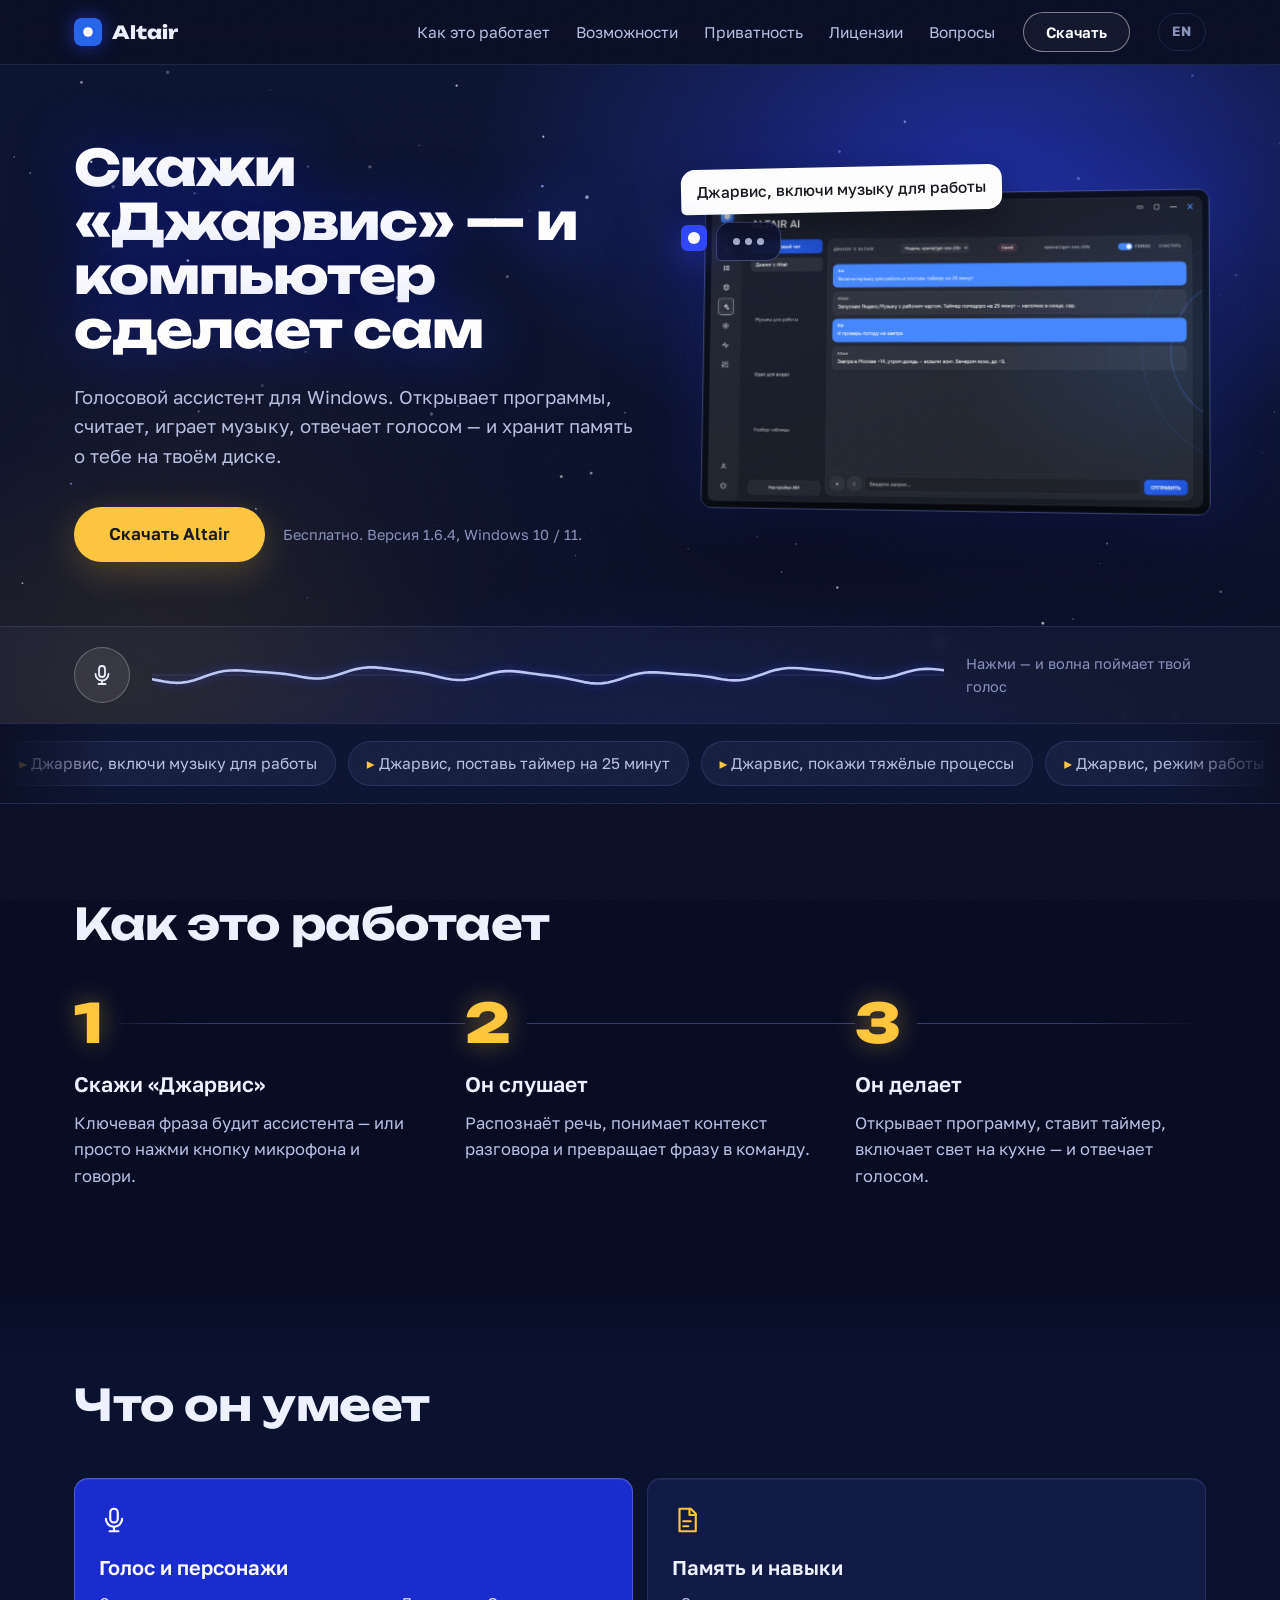
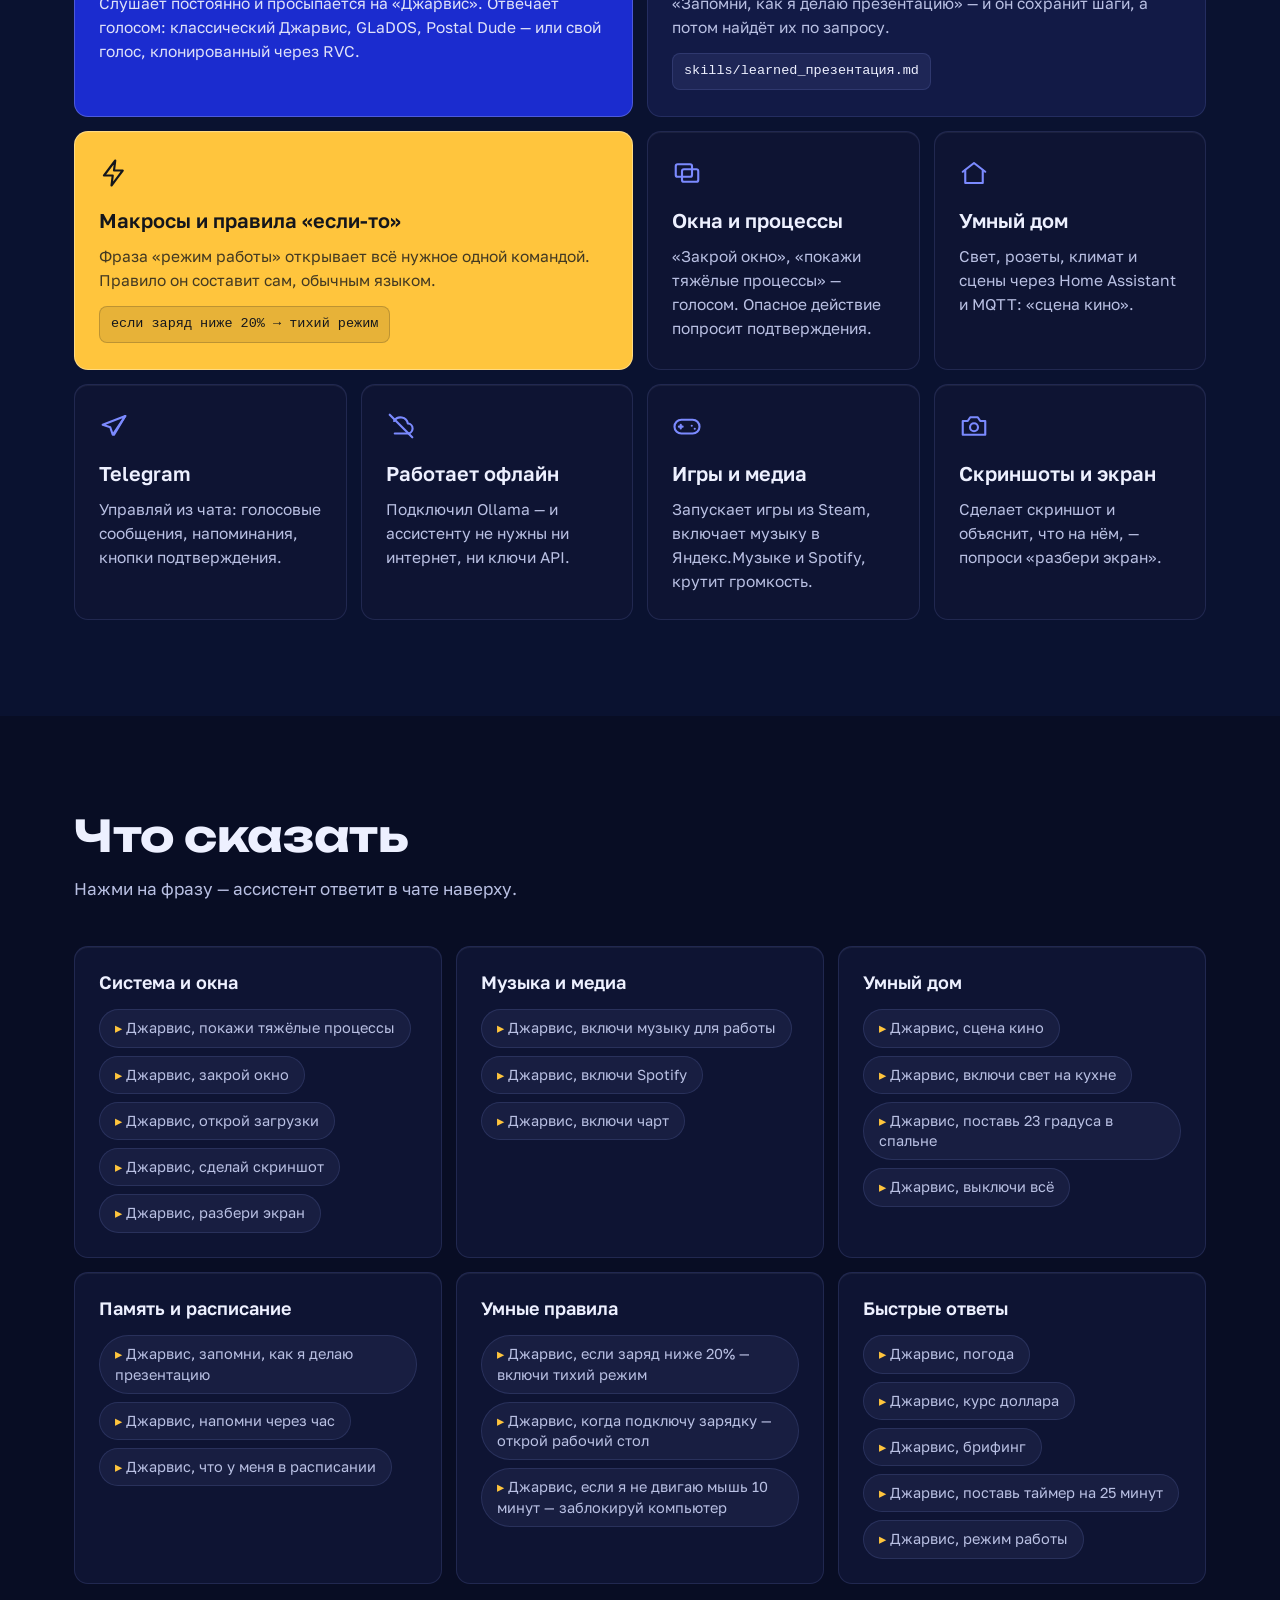
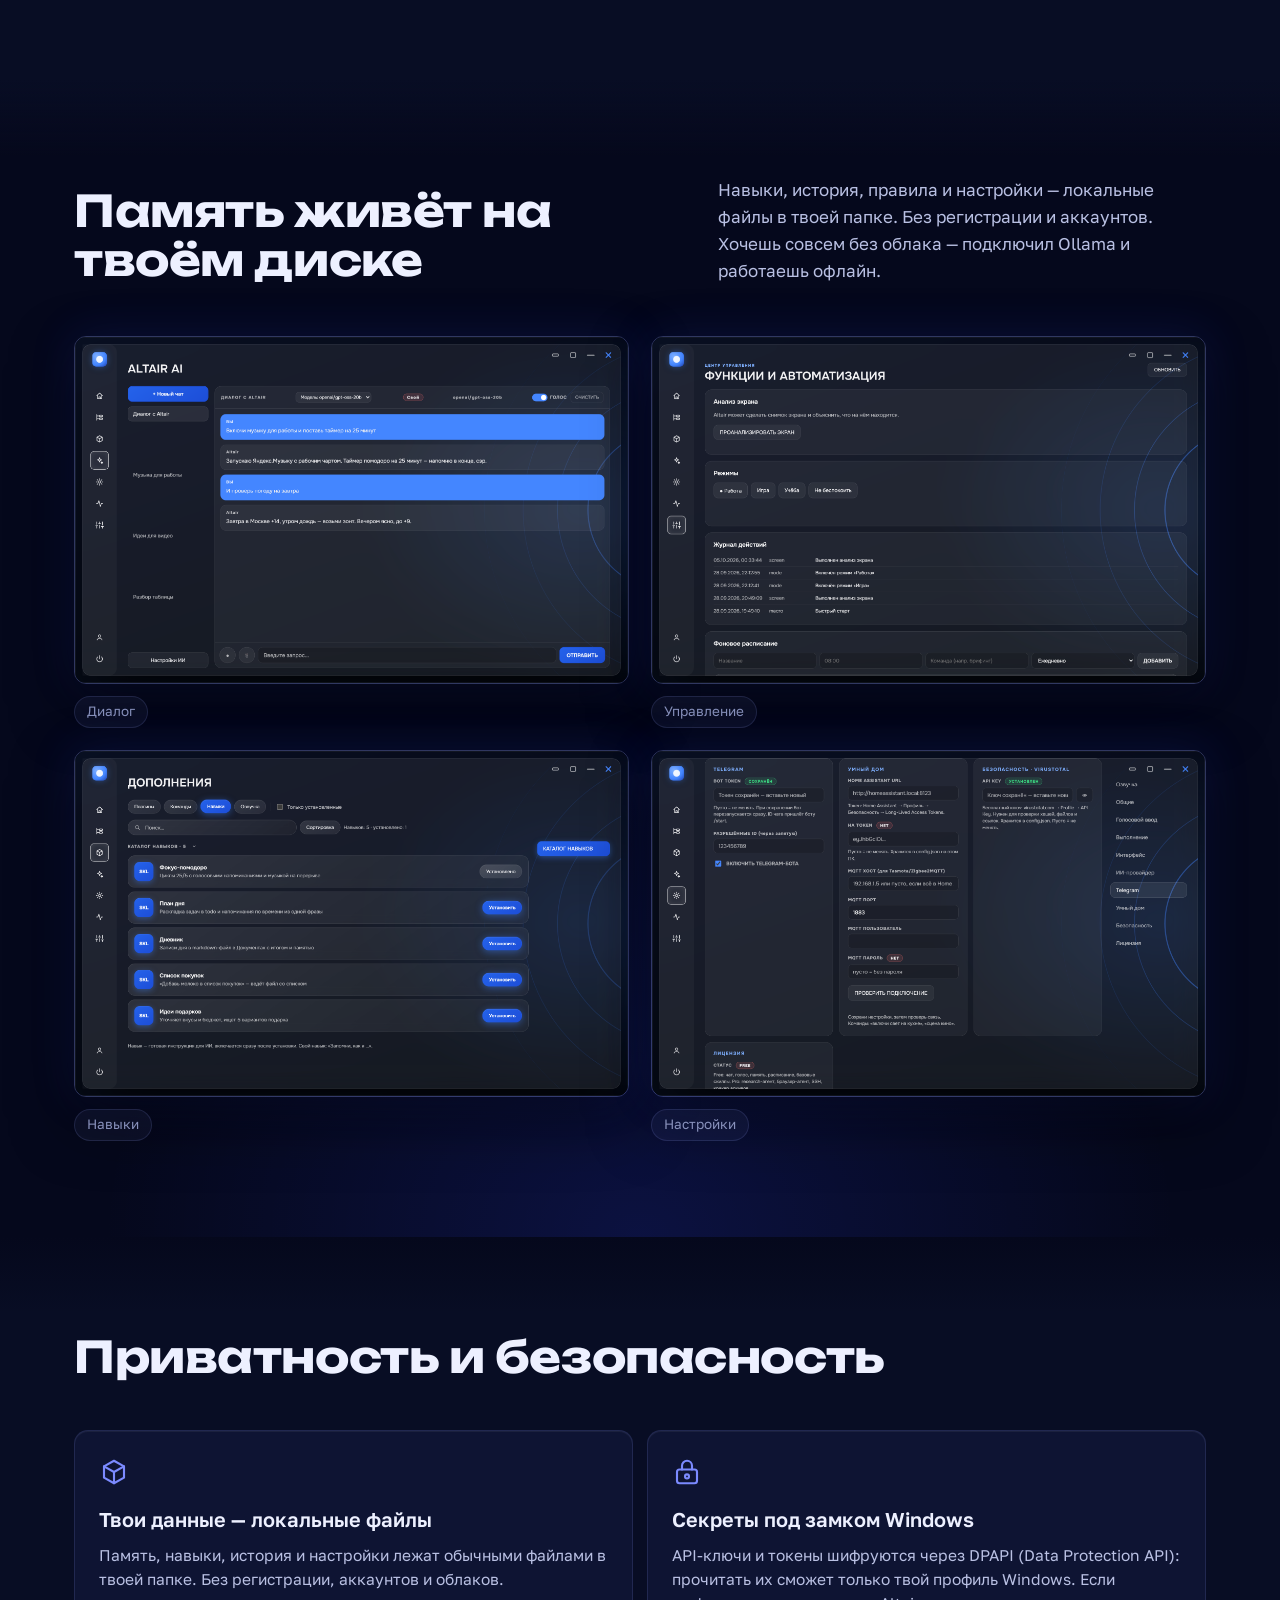
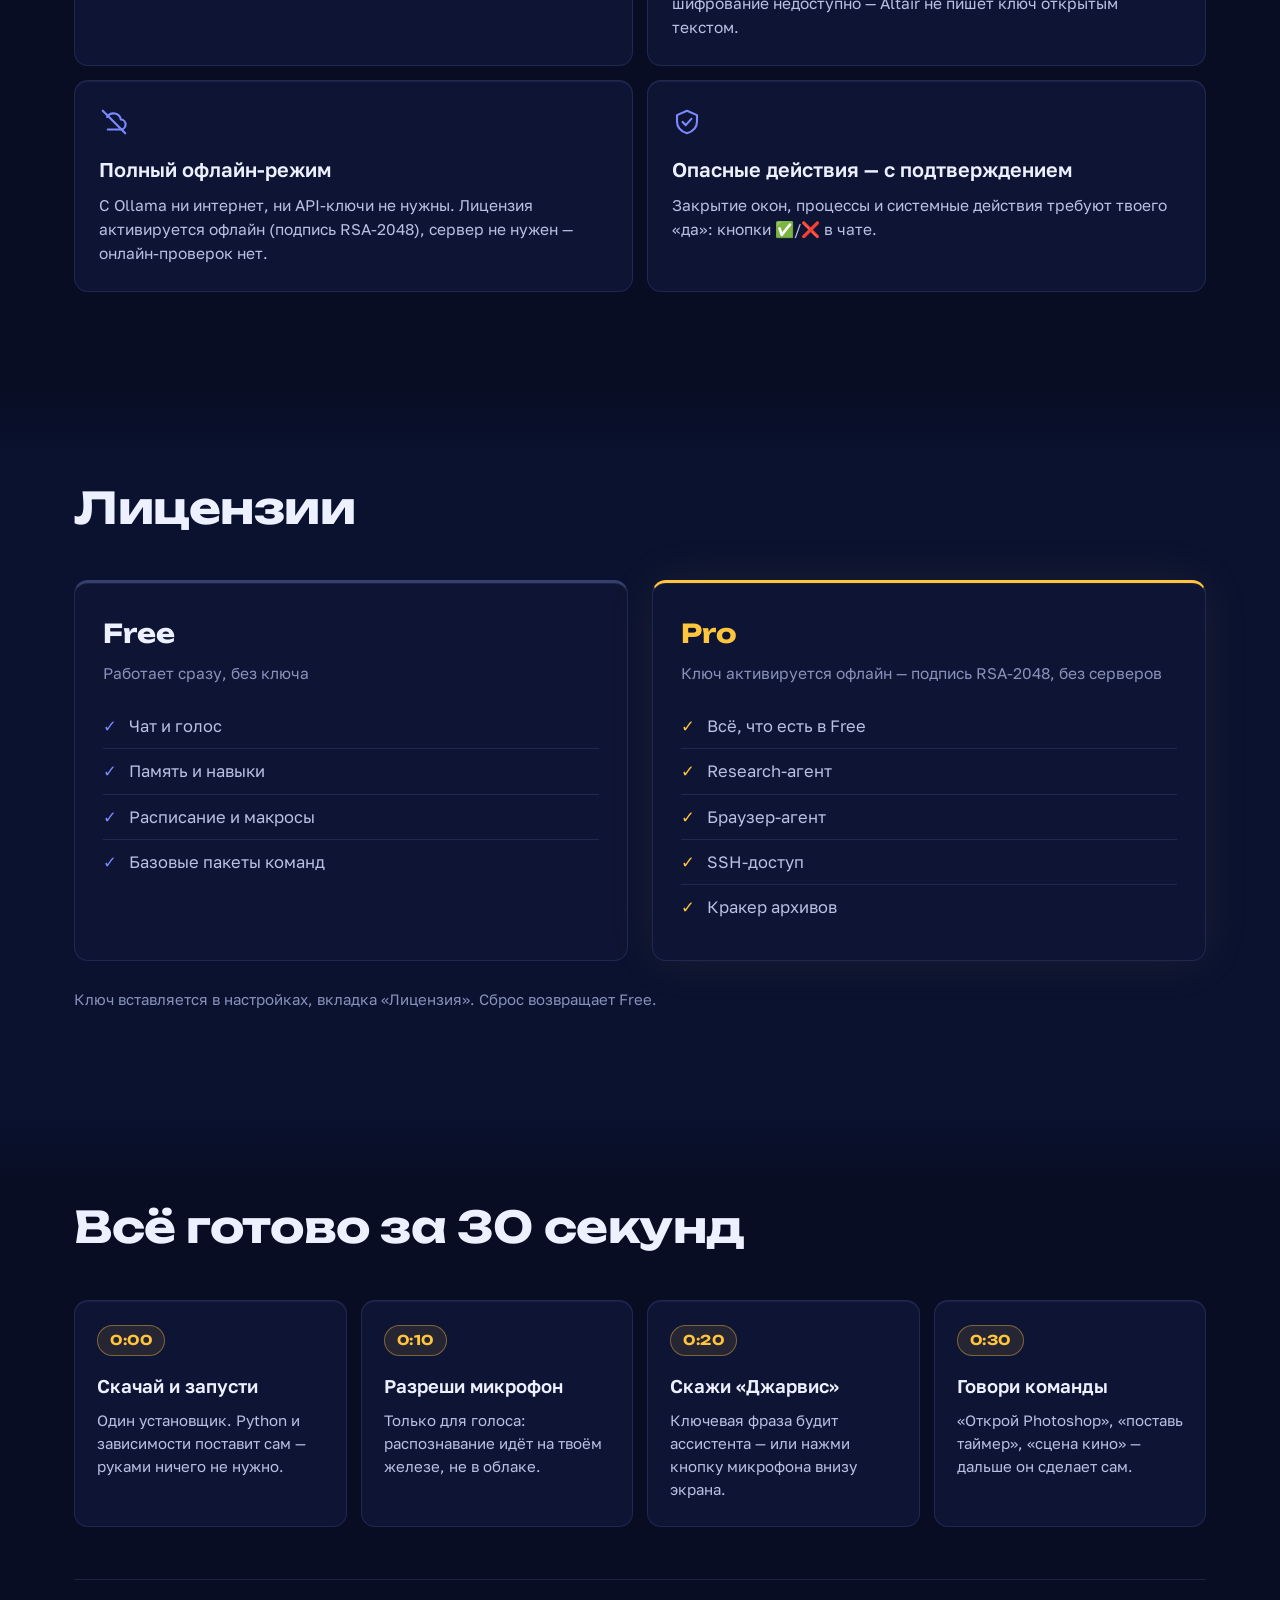
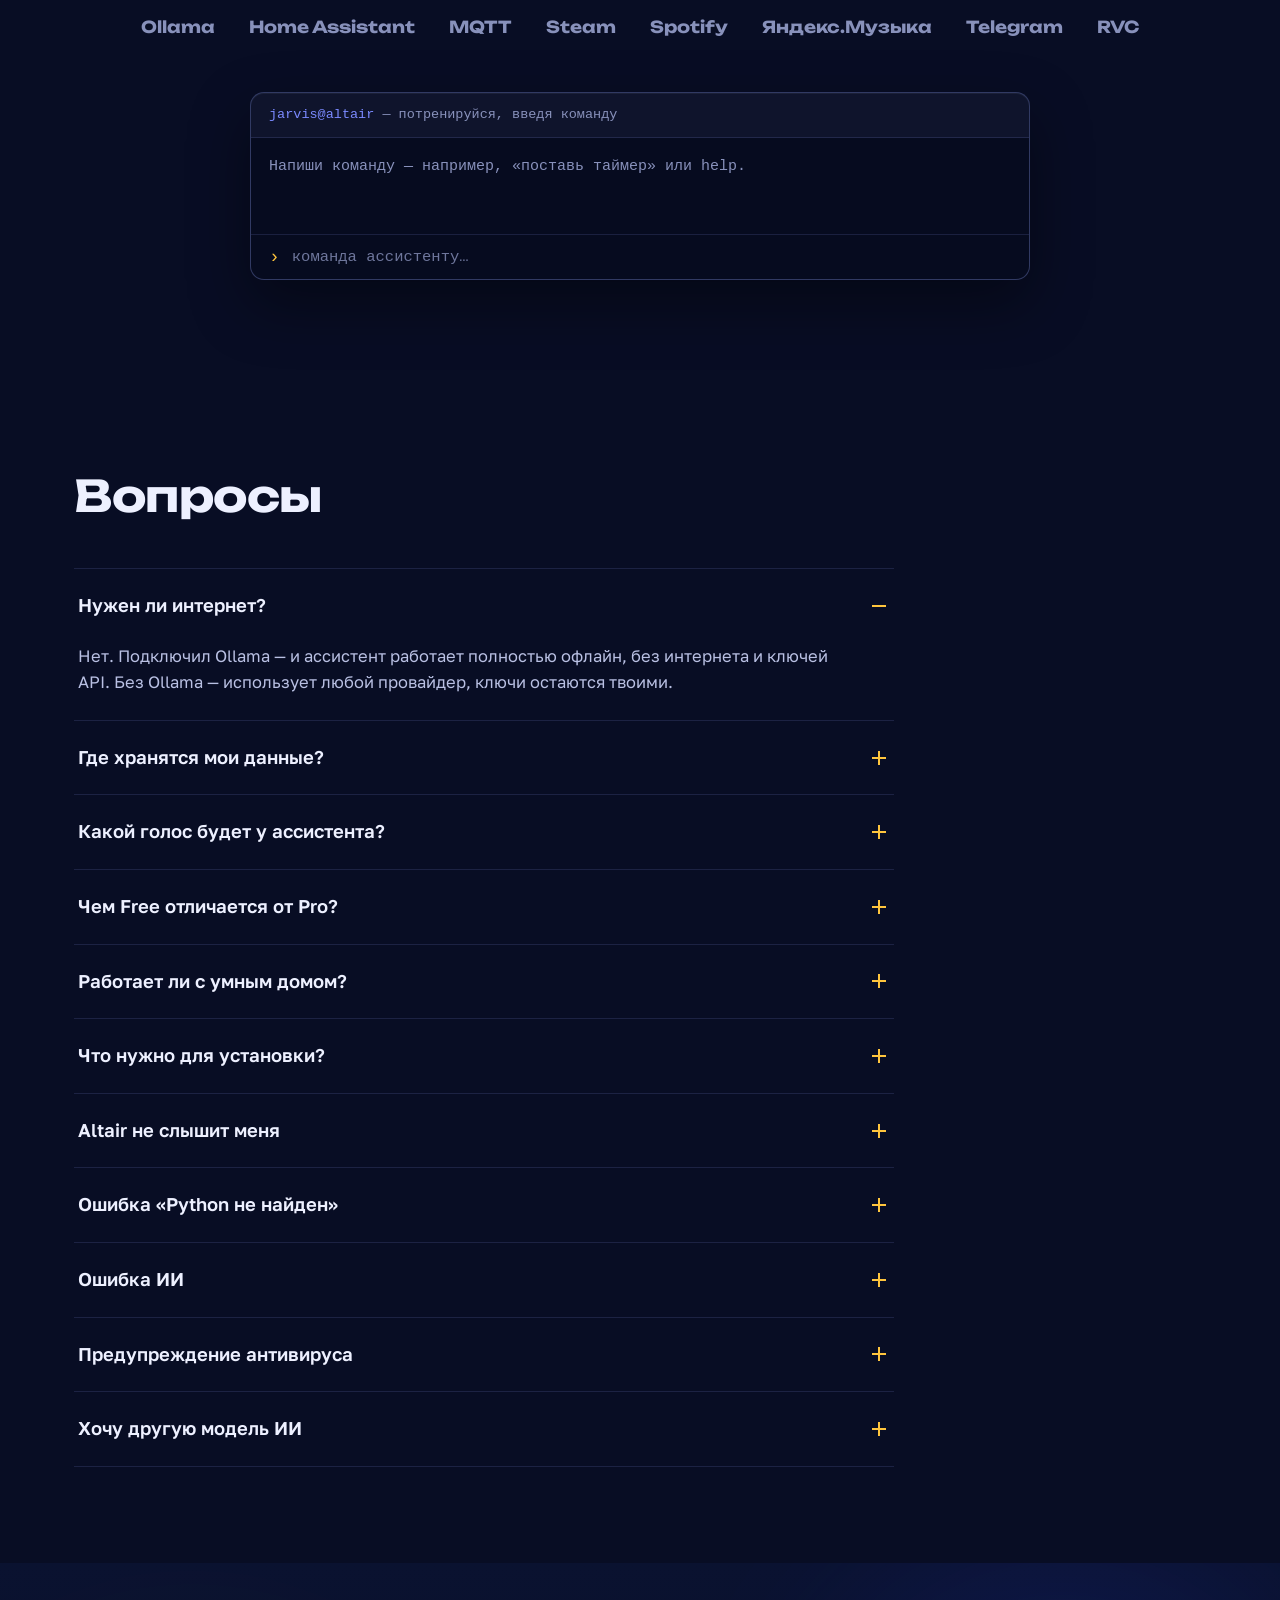
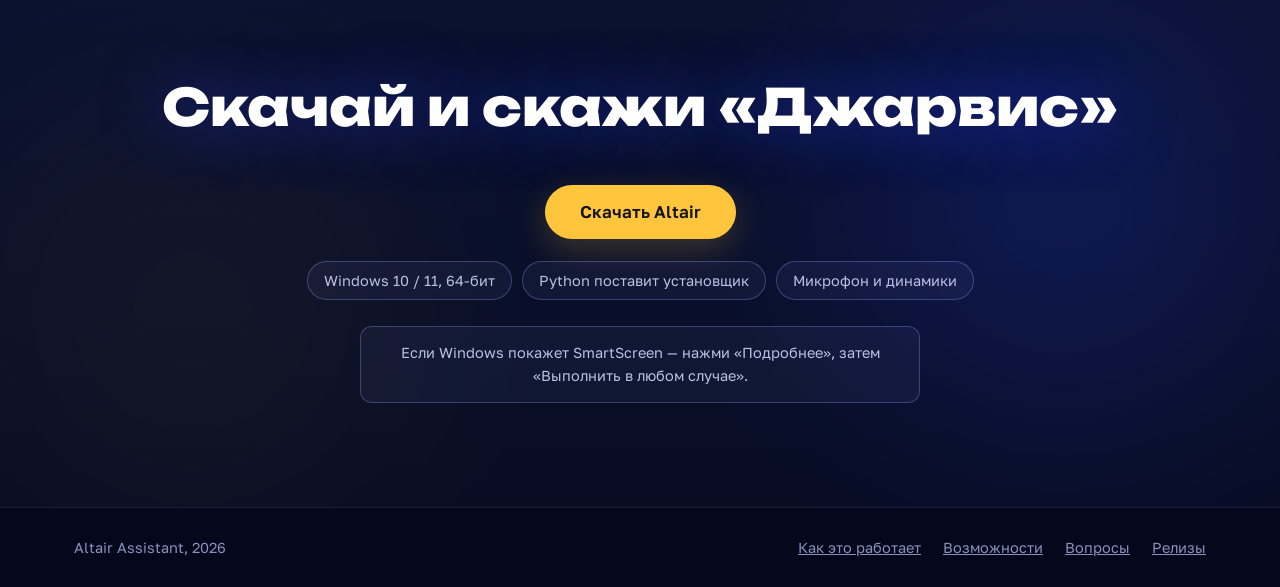
==== commit 318deaa2: "Add robots.txt, sitemap.xml; absolute og:image, canonical and hreflang" ====
--- a/index.html
+++ b/index.html
@@ -8,14 +8,16 @@
 <meta property="og:title" content="Altair Assistant — голосовой ассистент для Windows">
 <meta property="og:description" content="Скажи «Джарвис» — и компьютер сделает сам. Голос, память и навыки локально.">
 <meta property="og:type" content="website">
-<meta property="og:image" content="assets/og-ru.png">
+<meta property="og:image" content="https://vipecoder228.github.io/altair-site/assets/og-ru.png">
 <meta property="og:image:width" content="1200">
 <meta property="og:image:height" content="630">
 <meta property="og:site_name" content="Altair Assistant">
 <meta name="twitter:card" content="summary_large_image">
-<meta name="twitter:image" content="assets/og-ru.png">
-<link rel="alternate" hreflang="ru" href="index.html">
-<link rel="alternate" hreflang="en" href="en.html">
+<meta name="twitter:image" content="https://vipecoder228.github.io/altair-site/assets/og-ru.png">
+<link rel="canonical" href="https://vipecoder228.github.io/altair-site/">
+<link rel="alternate" hreflang="ru" href="https://vipecoder228.github.io/altair-site/">
+<link rel="alternate" hreflang="en" href="https://vipecoder228.github.io/altair-site/en.html">
+<link rel="alternate" hreflang="x-default" href="https://vipecoder228.github.io/altair-site/">
 <link rel="icon" type="image/svg+xml" href="assets/favicon.svg">
 <link rel="apple-touch-icon" href="assets/apple-touch-icon.png">
 <link rel="preload" href="assets/fonts/unbounded-800-cyrillic.woff2" as="font" type="font/woff2" crossorigin>
